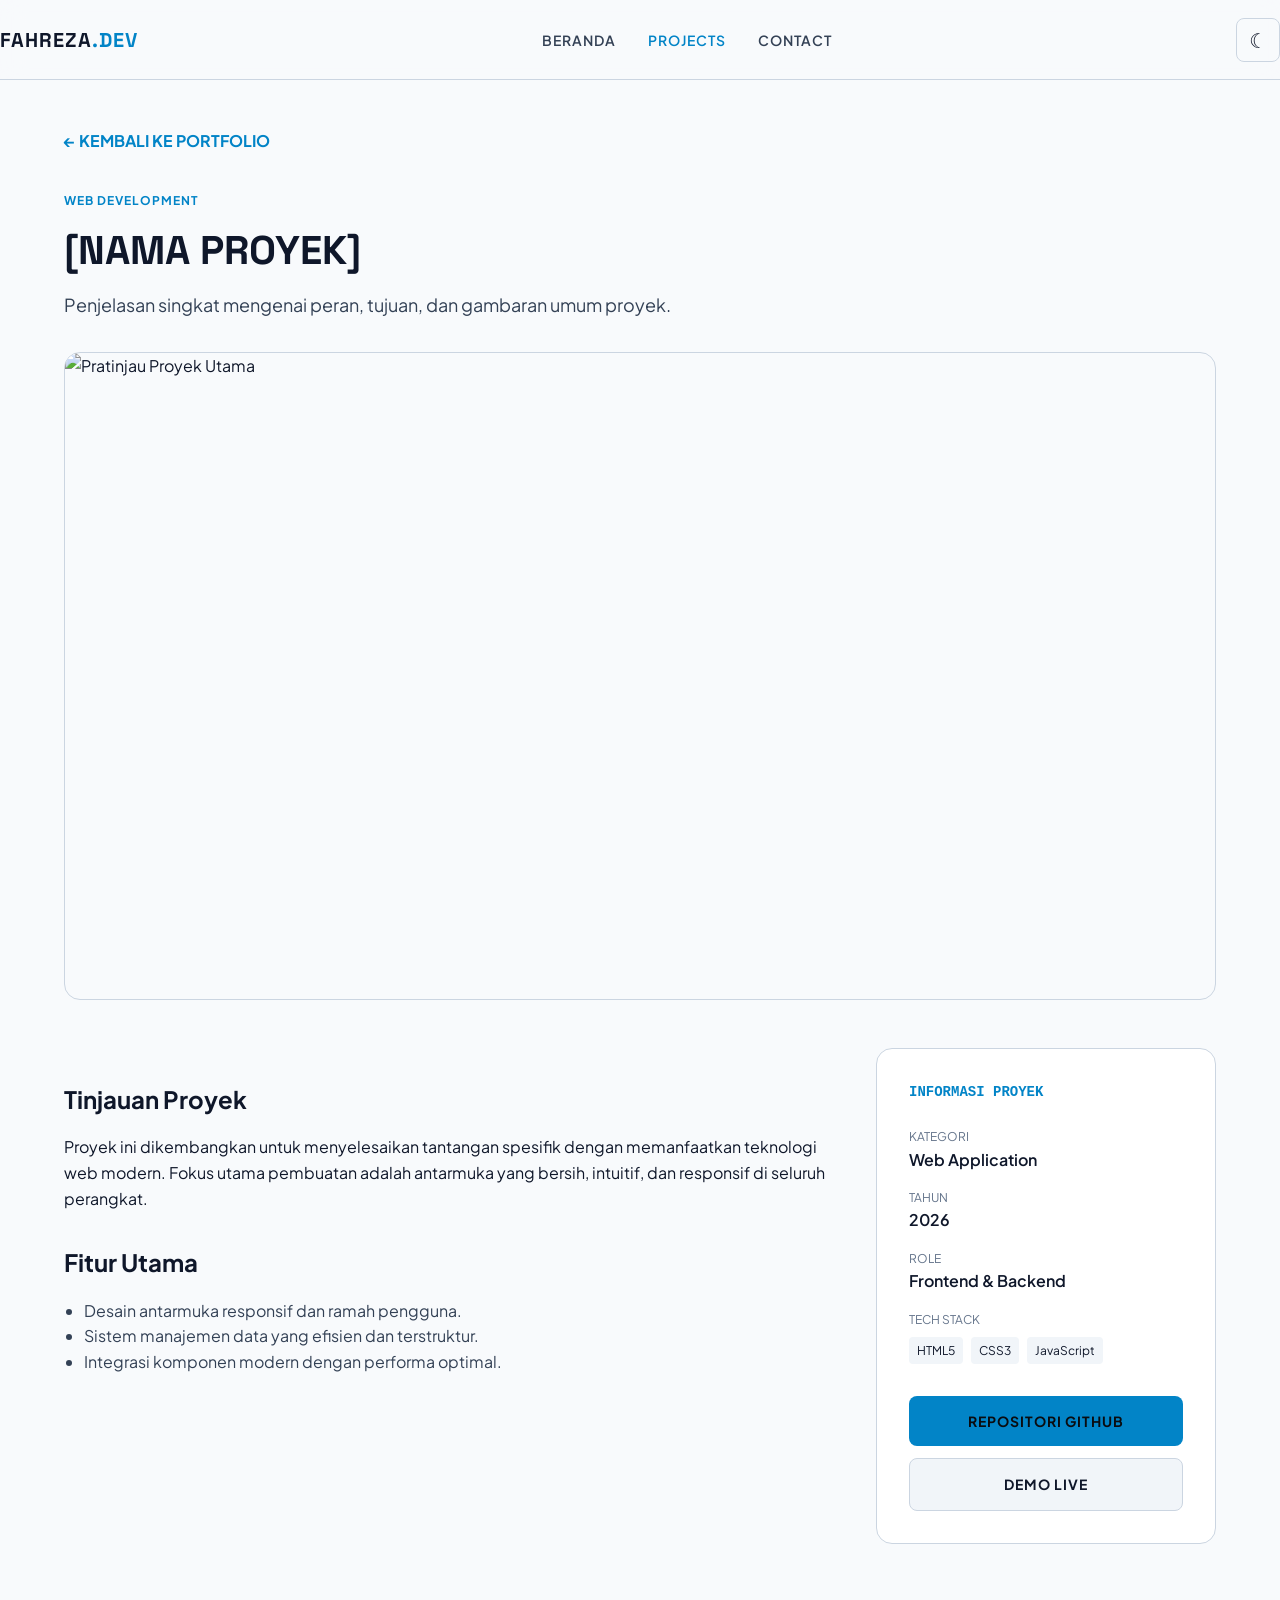
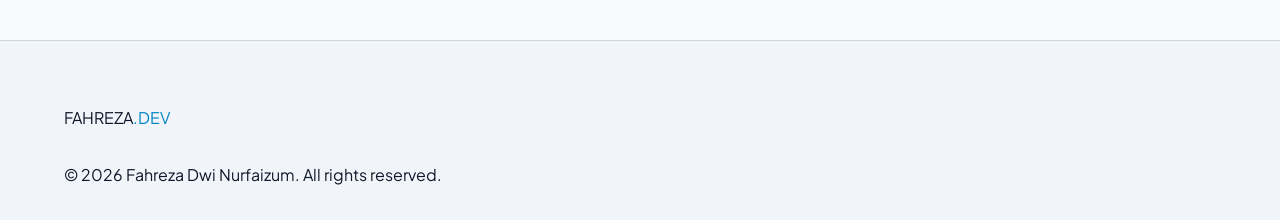
==== project-detail.html @ 4021b321 "Add files via upload" ====
<!DOCTYPE html>
<html lang="id" data-theme="dark">
<head>
  <meta charset="UTF-8">
  <meta name="viewport" content="width=device-width, initial-scale=1.0">
  <meta name="description" content="Detail Proyek — Fahreza Dwi Nurfaizum Portofolio">
  <meta name="author" content="Fahreza Dwi Nurfaizum">

  <title>Detail Proyek — Fahreza Dwi Nurfaizum</title>

  <!-- Google Fonts Preconnect Hook -->
  <link rel="preconnect" href="https://fonts.googleapis.com">
  <link rel="preconnect" href="https://fonts.gstatic.com" crossorigin>
  <link href="https://fonts.googleapis.com/css2?family=Plus+Jakarta+Sans:wght@400;500;600;700;800&family=Space+Grotesk:wght@500;700&display=swap" rel="stylesheet">

  <!-- External Stylesheet Hook -->
  <link rel="stylesheet" href="css/style.css">
</head>
<body>

  <!-- HEADER / NAVBAR -->
  <header class="header" id="header">
    <nav class="navbar nav-container" aria-label="Navigasi Utama">
      <a href="index.html#home" class="nav-logo" aria-label="Fahreza Dwi Nurfaizum Beranda">
        <span class="logo-text">FAHREZA</span><span class="logo-accent">.DEV</span>
      </a>

      <div class="nav-menu" id="nav-menu">
        <ul class="nav-list">
          <li class="nav-item"><a href="index.html#home" class="nav-link">BERANDA</a></li>
          <li class="nav-item"><a href="index.html#projects" class="nav-link active-link">PROJECTS</a></li>
          <li class="nav-item"><a href="index.html#contact" class="nav-link">CONTACT</a></li>
        </ul>
      </div>

      <div class="nav-actions">
        <button class="theme-toggle" id="theme-toggle" type="button" aria-label="Beralih Mode Gelap/Terang">
          <span class="theme-icon" aria-hidden="true">☼</span>
        </button>

        <button class="menu-toggle" id="menu-toggle" type="button" aria-label="Buka Menu Navigasi" aria-expanded="false" aria-controls="nav-menu">
          <span class="menu-bar"></span>
          <span class="menu-bar"></span>
        </button>
      </div>
    </nav>
  </header>

  <main id="main-content" class="project-detail-page">
    <section class="section project-detail-hero">
      <div class="container">
        
        <a href="index.html#projects" class="back-link">← KEMBALI KE PORTFOLIO</a>

        <header class="detail-header">
          <span class="project-category" id="detail-category">WEB DEVELOPMENT</span>
          <h1 class="detail-title" id="detail-title">[NAMA PROYEK]</h1>
          <p class="detail-subtitle" id="detail-subtitle">Penjelasan singkat mengenai peran, tujuan, dan gambaran umum proyek.</p>
        </header>

        <div class="detail-cover">
          <img src="assets/images/projects/project-1.jpg" alt="Pratinjau Proyek Utama" id="detail-image" class="detail-img">
        </div>

        <div class="detail-grid">
          
          <div class="detail-main-content">
            <h2 class="detail-heading">Tinjauan Proyek</h2>
            <p id="detail-overview">
              Proyek ini dikembangkan untuk menyelesaikan tantangan spesifik dengan memanfaatkan teknologi web modern. Fokus utama pembuatan adalah antarmuka yang bersih, intuitif, dan responsif di seluruh perangkat.
            </p>

            <h2 class="detail-heading">Fitur Utama</h2>
            <ul class="detail-features" id="detail-features">
              <li>Desain antarmuka responsif dan ramah pengguna.</li>
              <li>Sistem manajemen data yang efisien dan terstruktur.</li>
              <li>Integrasi komponen modern dengan performa optimal.</li>
            </ul>
          </div>

          <aside class="detail-sidebar">
            <div class="sidebar-box">
              <h3 class="sidebar-title">INFORMASI PROYEK</h3>
              
              <div class="meta-group">
                <span class="meta-label">KATEGORI</span>
                <span class="meta-val" id="meta-cat">Web Application</span>
              </div>

              <div class="meta-group">
                <span class="meta-label">TAHUN</span>
                <span class="meta-val" id="meta-year">2026</span>
              </div>

              <div class="meta-group">
                <span class="meta-label">ROLE</span>
                <span class="meta-val" id="meta-role">Frontend & Backend</span>
              </div>

              <div class="meta-group">
                <span class="meta-label">TECH STACK</span>
                <div class="tags-wrapper" id="detail-tags">
                  <span class="tag">HTML5</span>
                  <span class="tag">CSS3</span>
                  <span class="tag">JavaScript</span>
                </div>
              </div>

              <div class="sidebar-actions">
                <a href="[GITHUB_URL]" target="_blank" rel="noopener noreferrer" class="btn btn-primary btn-full" id="link-github">REPOSITORI GITHUB</a>
                <a href="[DEMO_URL]" target="_blank" rel="noopener noreferrer" class="btn btn-secondary btn-full" id="link-demo">DEMO LIVE</a>
              </div>
            </div>
          </aside>

        </div>

      </div>
    </section>
  </main>

  <footer class="footer">
    <div class="container footer-container">
      <div class="footer-brand">
        <a href="index.html#home" class="footer-logo">FAHREZA<span class="logo-accent">.DEV</span></a>
      </div>
      <p class="copyright">&copy; 2026 Fahreza Dwi Nurfaizum. All rights reserved.</p>
    </div>
  </footer>

  <script src="js/script.js"></script>
</body>
</html>
---- css/style.css ----
/* ==========================================================================
   01. DESIGN SYSTEM & CUSTOM PROPERTIES
   ========================================================================== */
:root {
  /* Color Palette - Dark Theme (Default) */
  --bg-primary: #0a0c10;
  --bg-secondary: #12161f;
  --bg-tertiary: #1a202c;
  --text-primary: #f8fafc;
  --text-secondary: #94a3b8;
  --text-muted: #64748b;
  --accent-color: #38bdf8;
  --accent-hover: #0284c7;
  --border-color: #1e293b;
  --card-bg: #111827;
  --shadow-color: rgba(0, 0, 0, 0.5);

  /* Typography */
  --font-body: 'Plus Jakarta Sans', system-ui, -apple-system, sans-serif;
  --font-heading: 'Space Grotesk', system-ui, -apple-system, sans-serif;

  /* Spacing & Layout */
  --container-max: 1200px;
  --header-height: 80px;
  --radius-sm: 4px;
  --radius-md: 8px;
  --radius-lg: 16px;
  --transition: all 0.3s cubic-bezier(0.16, 1, 0.3, 1);
}

[data-theme="light"] {
  --bg-primary: #f8fafc;
  --bg-secondary: #f1f5f9;
  --bg-tertiary: #e2e8f0;
  --text-primary: #0f172a;
  --text-secondary: #334155;
  --text-muted: #64748b;
  --accent-color: #0284c7;
  --accent-hover: #0369a1;
  --border-color: #cbd5e1;
  --card-bg: #ffffff;
  --shadow-color: rgba(0, 0, 0, 0.08);
}

/* Base Reset */
*, *::before, *::after {
  box-sizing: border-box;
  margin: 0;
  padding: 0;
}

html {
  scroll-behavior: smooth;
  font-size: 16px;
}

body {
  background-color: var(--bg-primary);
  color: var(--text-primary);
  font-family: var(--font-body);
  line-height: 1.6;
  overflow-x: hidden;
  -webkit-font-smoothing: antialiased;
}

img {
  max-width: 100%;
  height: auto;
  display: block;
}

a {
  color: inherit;
  text-decoration: none;
}

ul {
  list-style: none;
}

button, input, textarea {
  font: inherit;
  color: inherit;
  background: none;
  border: none;
}

button {
  cursor: pointer;
}

/* Focus Visible Accessibility */
:focus-visible {
  outline: 2px solid var(--accent-color);
  outline-offset: 4px;
}

/* Container */
.container {
  width: 100%;
  max-width: var(--container-max);
  margin: 0 auto;
  padding: 0 1.5rem;
}

.section {
  padding: 6rem 0;
}

/* ==========================================================================
   02. NAVBAR / HEADER
   ========================================================================== */
.header {
  position: fixed;
  top: 0;
  left: 0;
  width: 100%;
  height: var(--header-height);
  background-color: rgba(10, 12, 16, 0.85);
  backdrop-filter: blur(12px);
  z-index: 1000;
  border-bottom: 1px solid var(--border-color);
  transition: var(--transition);
}

[data-theme="light"] .header {
  background-color: rgba(248, 250, 252, 0.85);
}

.navbar {
  display: flex;
  justify-content: space-between;
  align-items: center;
  height: 100%;
}

.nav-logo {
  font-family: var(--font-heading);
  font-weight: 700;
  font-size: 1.25rem;
  letter-spacing: 1px;
}

.logo-accent {
  color: var(--accent-color);
}

.nav-list {
  display: flex;
  gap: 2rem;
}

.nav-link {
  font-size: 0.875rem;
  font-weight: 600;
  letter-spacing: 1px;
  color: var(--text-secondary);
  transition: var(--transition);
}

.nav-link:hover,
.nav-link.active-link {
  color: var(--accent-color);
}

.nav-actions {
  display: flex;
  align-items: center;
  gap: 1rem;
}

.theme-toggle {
  width: 44px;
  height: 44px;
  border-radius: var(--radius-md);
  border: 1px solid var(--border-color);
  display: flex;
  align-items: center;
  justify-content: center;
  font-size: 1.25rem;
  color: var(--text-primary);
  transition: var(--transition);
}

.theme-toggle:hover {
  border-color: var(--accent-color);
}

.menu-toggle {
  display: none;
  flex-direction: column;
  justify-content: space-around;
  width: 44px;
  height: 44px;
  padding: 10px;
  border-radius: var(--radius-md);
  border: 1px solid var(--border-color);
}

.menu-bar {
  width: 100%;
  height: 2px;
  background-color: var(--text-primary);
  transition: var(--transition);
}

/* ==========================================================================
   03. HERO SECTION
   ========================================================================== */
.hero-container {
  display: grid;
  grid-template-columns: 1.2fr 0.8fr;
  gap: 4rem;
  align-items: center;
  padding-top: calc(var(--header-height) + 2rem);
  min-height: calc(100vh - var(--header-height));
}

.hero-badge {
  display: inline-flex;
  align-items: center;
  gap: 0.5rem;
  padding: 0.375rem 0.75rem;
  background-color: var(--bg-secondary);
  border: 1px solid var(--border-color);
  border-radius: 50px;
  font-size: 0.75rem;
  font-weight: 600;
  margin-bottom: 1.5rem;
}

.status-indicator {
  width: 8px;
  height: 8px;
  background-color: #22c55e;
  border-radius: 50%;
  box-shadow: 0 0 8px #22c55e;
}

.hero-greeting {
  font-size: 1rem;
  font-weight: 700;
  color: var(--accent-color);
  letter-spacing: 2px;
  margin-bottom: 0.5rem;
}

.hero-title {
  font-family: var(--font-heading);
  font-size: 3.5rem;
  font-weight: 800;
  line-height: 1.1;
  margin-bottom: 1rem;
}

.title-line {
  display: block;
}

.title-accent {
  color: var(--accent-color);
}

.hero-role {
  font-family: monospace;
  font-size: 1.25rem;
  color: var(--text-secondary);
  margin-bottom: 1.5rem;
}

.hero-description {
  color: var(--text-secondary);
  font-size: 1.125rem;
  max-width: 600px;
  margin-bottom: 2rem;
}

.hero-actions {
  display: flex;
  flex-wrap: wrap;
  gap: 1rem;
  margin-bottom: 2.5rem;
}

/* Buttons */
.btn {
  display: inline-flex;
  align-items: center;
  justify-content: center;
  padding: 0.875rem 1.75rem;
  font-size: 0.875rem;
  font-weight: 700;
  letter-spacing: 1px;
  border-radius: var(--radius-md);
  transition: var(--transition);
  min-height: 48px;
}

.btn-primary {
  background-color: var(--accent-color);
  color: #0a0c10;
}

.btn-primary:hover {
  background-color: var(--accent-hover);
  color: #ffffff;
}

.btn-secondary {
  background-color: var(--bg-secondary);
  color: var(--text-primary);
  border: 1px solid var(--border-color);
}

.btn-secondary:hover {
  border-color: var(--accent-color);
  color: var(--accent-color);
}

.btn-outline {
  border: 1px solid var(--accent-color);
  color: var(--accent-color);
}

.btn-outline:hover {
  background-color: var(--accent-color);
  color: #0a0c10;
}

.btn-small {
  padding: 0.5rem 1rem;
  font-size: 0.75rem;
  min-height: 38px;
}

.btn-full {
  width: 100%;
}

.hero-socials {
  display: flex;
  align-items: center;
  gap: 1rem;
  font-size: 0.875rem;
}

.socials-label {
  color: var(--text-muted);
  font-weight: 700;
}

.social-links {
  display: flex;
  gap: 1rem;
}

.social-links a {
  color: var(--text-secondary);
  font-weight: 600;
  transition: var(--transition);
}

.social-links a:hover {
  color: var(--accent-color);
}

/* Profile Frame */
.profile-frame {
  position: relative;
  background-color: var(--card-bg);
  border: 1px solid var(--border-color);
  padding: 1.5rem;
  border-radius: var(--radius-lg);
}

.frame-corner {
  position: absolute;
  color: var(--accent-color);
  font-family: monospace;
  font-size: 1.25rem;
}

.corner-tl { top: 8px; left: 12px; }
.corner-tr { top: 8px; right: 12px; }
.corner-bl { bottom: 8px; left: 12px; }
.corner-br { bottom: 8px; right: 12px; }

.profile-image-container {
  width: 100%;
  aspect-ratio: 4/5;
  overflow: hidden;
  border-radius: var(--radius-md);
  background-color: var(--bg-secondary);
}

.profile-img {
  width: 100%;
  height: 100%;
  object-fit: cover;
  filter: grayscale(20%);
  transition: var(--transition);
}

.profile-frame:hover .profile-img {
  filter: grayscale(0%);
}

.frame-meta {
  display: flex;
  justify-content: space-between;
  margin-top: 1rem;
  font-family: monospace;
  font-size: 0.75rem;
  color: var(--text-muted);
}

/* ==========================================================================
   04. SECTION HEADERS & COMMON STYLES
   ========================================================================== */
.section-header {
  display: flex;
  align-items: center;
  gap: 1rem;
  margin-bottom: 3rem;
}

.section-number {
  font-family: var(--font-heading);
  font-size: 1.25rem;
  font-weight: 700;
  color: var(--accent-color);
}

.section-title {
  font-family: var(--font-heading);
  font-size: 2rem;
  font-weight: 700;
  letter-spacing: 1px;
}

.section-description {
  color: var(--text-secondary);
  max-width: 600px;
  margin-bottom: 2rem;
}

/* ==========================================================================
   05. ABOUT SECTION
   ========================================================================== */
.about-content {
  display: grid;
  grid-template-columns: 1fr 1fr;
  gap: 4rem;
}

.about-heading {
  font-size: 1.5rem;
  font-weight: 700;
  line-height: 1.4;
  margin-bottom: 1.5rem;
}

.about-bio p {
  color: var(--text-secondary);
  margin-bottom: 1rem;
}

.about-highlights {
  display: flex;
  flex-direction: column;
  gap: 1.5rem;
}

.highlight-item {
  background-color: var(--card-bg);
  border: 1px solid var(--border-color);
  padding: 1.5rem;
  border-radius: var(--radius-md);

}

.highlight-number {
  font-family: var(--font-heading);
  color: var(--accent-color);
  font-weight: 700;
  display: block;
  margin-bottom: 0.5rem;
}

.highlight-title {
  font-size: 1.125rem;
  margin-bottom: 0.5rem;
}

.highlight-desc {
  color: var(--text-secondary);
  font-size: 0.875rem;
}

/* ==========================================================================
   06. SKILLS SECTION
   ========================================================================== */
.skills-wrapper {
  display: grid;
  grid-template-columns: repeat(auto-fit, minmax(300px, 1fr));
  gap: 2rem;
}

.skill-category {
  background-color: var(--card-bg);
  border: 1px solid var(--border-color);
  padding: 2rem;
  border-radius: var(--radius-lg);
}

.category-title {
  font-family: monospace;
  font-size: 0.875rem;
  color: var(--accent-color);
  margin-bottom: 1.5rem;
}

.skill-list {
  display: flex;
  flex-direction: column;
  gap: 1rem;
}

.skill-item {
  display: flex;
  align-items: center;
  justify-content: space-between;
  padding: 0.75rem 0;
  border-bottom: 1px solid var(--border-color);
}

.skill-item:last-child {
  border-bottom: none;
}

.skill-number {
  font-family: monospace;
  color: var(--text-muted);
  font-size: 0.75rem;
}

.skill-name {
  font-weight: 600;
}

.skill-cat {
  font-size: 0.75rem;
  padding: 0.25rem 0.5rem;
  background-color: var(--bg-secondary);
  border-radius: var(--radius-sm);
  color: var(--text-secondary);
}

/* ==========================================================================
   07. PROJECTS SECTION
   ========================================================================== */
.project-filters {
  display: flex;
  gap: 1rem;
  margin-bottom: 2.5rem;
}

.filter-btn {
  padding: 0.5rem 1.25rem;
  border-radius: var(--radius-md);
  border: 1px solid var(--border-color);
  font-size: 0.875rem;
  font-weight: 700;
  color: var(--text-secondary);
  transition: var(--transition);
}

.filter-btn.active,
.filter-btn:hover {
  background-color: var(--accent-color);
  color: #0a0c10;
  border-color: var(--accent-color);
}

.project-grid {
  display: grid;
  grid-template-columns: repeat(auto-fill, minmax(340px, 1fr));
  gap: 2rem;
}

.project-card {
  background-color: var(--card-bg);
  border: 1px solid var(--border-color);
  border-radius: var(--radius-lg);
  overflow: hidden;
  transition: var(--transition);
}

.project-card:hover {
  transform: translateY(-4px);
  border-color: var(--accent-color);
}

.project-image-wrapper {
  position: relative;
  aspect-ratio: 16/9;
  background-color: var(--bg-secondary);
  overflow: hidden;
}

.project-image {
  width: 100%;
  height: 100%;
  object-fit: cover;
}

.project-number {
  position: absolute;
  top: 1rem;
  right: 1rem;
  background-color: rgba(10, 12, 16, 0.8);
  padding: 0.25rem 0.5rem;
  border-radius: var(--radius-sm);
  font-family: monospace;
  font-size: 0.75rem;
}

.project-content {
  padding: 1.5rem;
}

.project-category {
  font-size: 0.75rem;
  font-weight: 700;
  color: var(--accent-color);
  letter-spacing: 1px;
}

.project-title {
  font-size: 1.25rem;
  margin: 0.5rem 0;
}

.project-description {
  color: var(--text-secondary);
  font-size: 0.875rem;
  margin-bottom: 1rem;
}

.project-tags {
  display: flex;
  flex-wrap: wrap;
  gap: 0.5rem;
  margin-bottom: 1.5rem;
}

.project-tags li {
  font-size: 0.75rem;
  padding: 0.25rem 0.5rem;
  background-color: var(--bg-secondary);
  border-radius: var(--radius-sm);
  color: var(--text-muted);
}

.project-links {
  display: flex;
  gap: 0.5rem;
}

/* ==========================================================================
   08. EXPERIENCE & EDUCATION TIMELINE
   ========================================================================== */
.timeline, .education-list {
  display: flex;
  flex-direction: column;
  gap: 1.5rem;
}

.timeline-item, .education-item {
  background-color: var(--card-bg);
  border: 1px solid var(--border-color);
  padding: 2rem;
  border-radius: var(--radius-lg);
  display: grid;
  grid-template-columns: 200px 1fr;
  gap: 2rem;
}

.timeline-year, .education-year {
  font-family: monospace;
  color: var(--accent-color);
  font-weight: 700;
}

.timeline-entity, .education-status {
  display: block;
  font-size: 0.875rem;
  color: var(--text-muted);
}

.timeline-role, .institution-name {
  font-size: 1.25rem;
  margin-bottom: 0.5rem;
}

.education-major {
  font-weight: 600;
  color: var(--accent-color);
  margin-bottom: 0.5rem;
}

.timeline-description, .education-description {
  color: var(--text-secondary);
  font-size: 0.9375rem;
}

/* ==========================================================================
   09. CERTIFICATES SECTION
   ========================================================================== */
.certificate-grid {
  display: grid;
  grid-template-columns: repeat(auto-fill, minmax(300px, 1fr));
  gap: 2rem;
}

.certificate-card {
  background-color: var(--card-bg);
  border: 1px solid var(--border-color);
  border-radius: var(--radius-lg);
  overflow: hidden;
}

.certificate-image-wrapper {
  aspect-ratio: 4/3;
  background-color: var(--bg-secondary);
}

.certificate-image {
  width: 100%;
  height: 100%;
  object-fit: cover;
}

.certificate-content {
  padding: 1.5rem;
}

.certificate-year {
  font-family: monospace;
  font-size: 0.75rem;
  color: var(--accent-color);
}

.certificate-title {
  font-size: 1.125rem;
  margin: 0.5rem 0;
}

.certificate-issuer {
  font-size: 0.875rem;
  color: var(--text-muted);
  margin-bottom: 1rem;
}

.btn-link {
  font-size: 0.875rem;
  font-weight: 700;
  color: var(--accent-color);
}

/* ==========================================================================
   10. CONTACT SECTION
   ========================================================================== */
.contact-wrapper {
  display: grid;
  grid-template-columns: 1fr 1fr;
  gap: 4rem;
}

.contact-headline {
  font-family: var(--font-heading);
  font-size: 2.5rem;
  line-height: 1.1;
  margin: 1rem 0;
}

.headline-accent {
  color: var(--accent-color);
}

.contact-subtext {
  color: var(--text-secondary);
  margin-bottom: 2rem;
}

.contact-details {
  display: flex;
  flex-direction: column;
  gap: 1rem;
  margin-bottom: 2rem;
}

.detail-label {
  display: block;
  font-family: monospace;
  font-size: 0.75rem;
  color: var(--text-muted);
}

.detail-value {
  font-weight: 600;
  color: var(--text-primary);
}

.contact-form-container {
  background-color: var(--card-bg);
  border: 1px solid var(--border-color);
  padding: 2.5rem;
  border-radius: var(--radius-lg);
}

.form-group {
  margin-bottom: 1.5rem;
}

.form-label {
  display: block;
  font-size: 0.75rem;
  font-weight: 700;
  letter-spacing: 1px;
  margin-bottom: 0.5rem;
  color: var(--text-secondary);
}

.form-input {
  width: 100%;
  padding: 0.875rem 1rem;
  background-color: var(--bg-secondary);
  border: 1px solid var(--border-color);
  border-radius: var(--radius-md);
  color: var(--text-primary);
  transition: var(--transition);
}

.form-input:focus {
  border-color: var(--accent-color);
  outline: none;
}

.form-status {
  margin-top: 1rem;
  font-size: 0.875rem;
  text-align: center;
}

/* ==========================================================================
   11. FOOTER
   ========================================================================== */
.footer {
  border-top: 1px solid var(--border-color);
  padding: 4rem 0 2rem;
  background-color: var(--bg-secondary);
}

.footer-container {
  display: flex;
  flex-direction: column;
  gap: 2rem;
}

.footer-bottom {
  display: flex;
  justify-content: space-between;
  align-items: center;
  padding-top: 2rem;
  border-top: 1px solid var(--border-color);
  font-size: 0.875rem;
  color: var(--text-muted);
}

/* ==========================================================================
   12. PROJECT DETAIL PAGE SPECIFICS
   ========================================================================== */
.project-detail-hero {
  padding-top: calc(var(--header-height) + 3rem);
}

.back-link {
  display: inline-block;
  font-weight: 700;
  color: var(--accent-color);
  margin-bottom: 2rem;
}

.detail-header {
  margin-bottom: 2rem;
}

.detail-title {
  font-family: var(--font-heading);
  font-size: 2.5rem;
  margin: 0.5rem 0;
}

.detail-subtitle {
  color: var(--text-secondary);
  font-size: 1.125rem;
}

.detail-cover {
  aspect-ratio: 16/9;
  border-radius: var(--radius-lg);
  overflow: hidden;
  margin-bottom: 3rem;
  border: 1px solid var(--border-color);
}

.detail-img {
  width: 100%;
  height: 100%;
  object-fit: cover;
}

.detail-grid {
  display: grid;
  grid-template-columns: 1fr 340px;
  gap: 3rem;
}

.detail-heading {
  font-size: 1.5rem;
  margin: 2rem 0 1rem;
}

.detail-features {
  list-style: disc;
  padding-left: 1.25rem;
  color: var(--text-secondary);
}

.sidebar-box {
  background-color: var(--card-bg);
  border: 1px solid var(--border-color);
  padding: 2rem;
  border-radius: var(--radius-lg);
}

.sidebar-title {
  font-family: monospace;
  font-size: 0.875rem;
  color: var(--accent-color);
  margin-bottom: 1.5rem;
}

.meta-group {
  margin-bottom: 1rem;
}

.meta-label {
  display: block;
  font-size: 0.75rem;
  color: var(--text-muted);
}

.meta-val {
  font-weight: 600;
}

.tags-wrapper {
  display: flex;
  flex-wrap: wrap;
  gap: 0.5rem;
  margin-top: 0.5rem;
}

.tag {
  font-size: 0.75rem;
  padding: 0.25rem 0.5rem;
  background-color: var(--bg-secondary);
  border-radius: var(--radius-sm);
}

.sidebar-actions {
  display: flex;
  flex-direction: column;
  gap: 0.75rem;
  margin-top: 2rem;
}

/* ==========================================================================
   13. ANIMATION & REVEAL STATES
   ========================================================================== */
[data-reveal] {
  opacity: 0;
  transform: translateY(20px);
  transition: opacity 0.8s ease, transform 0.8s ease;
}

[data-reveal].revealed {
  opacity: 1;
  transform: translateY(0);
}

/* Reduced Motion */
@media (prefers-reduced-motion: reduce) {
  html {
    scroll-behavior: auto;
  }
  [data-reveal] {
    opacity: 1;
    transform: none;
    transition: none;
  }
  .project-card, .btn {
    transition: none;
  }
}

/* ==========================================================================
   14. RESPONSIVE BREAKPOINTS (320px to 1920px)
   ========================================================================== */
@media (max-width: 1024px) {
  .hero-container {
    grid-template-columns: 1fr;
    gap: 3rem;
  }
  .about-content, .contact-wrapper, .detail-grid {
    grid-template-columns: 1fr;
  }
}

@media (max-width: 768px) {
  .menu-toggle {
    display: flex;
  }

  .nav-menu {
    position: fixed;
    top: var(--header-height);
    right: -100%;
    width: 80%;
    max-width: 300px;
    height: calc(100vh - var(--header-height));
    background-color: var(--bg-secondary);
    border-left: 1px solid var(--border-color);
    padding: 2rem;
    transition: var(--transition);
  }

  .nav-menu.active {
    right: 0;
  }

  .nav-list {
    flex-direction: column;
    gap: 1.5rem;
  }

  .hero-title {
    font-size: 2.5rem;
  }

  .timeline-item, .education-item {
    grid-template-columns: 1fr;
    gap: 0.5rem;
  }

  .footer-bottom {
    flex-direction: column;
    gap: 1rem;
    text-align: center;
  }
}

@media (max-width: 425px) {
  .section {
    padding: 4rem 0;
  }

  .hero-title {
    font-size: 2rem;
  }

  .hero-actions {
    flex-direction: column;
  }

  .btn {
    width: 100%;
  }

  .project-grid {
    grid-template-columns: 1fr;
  }
}
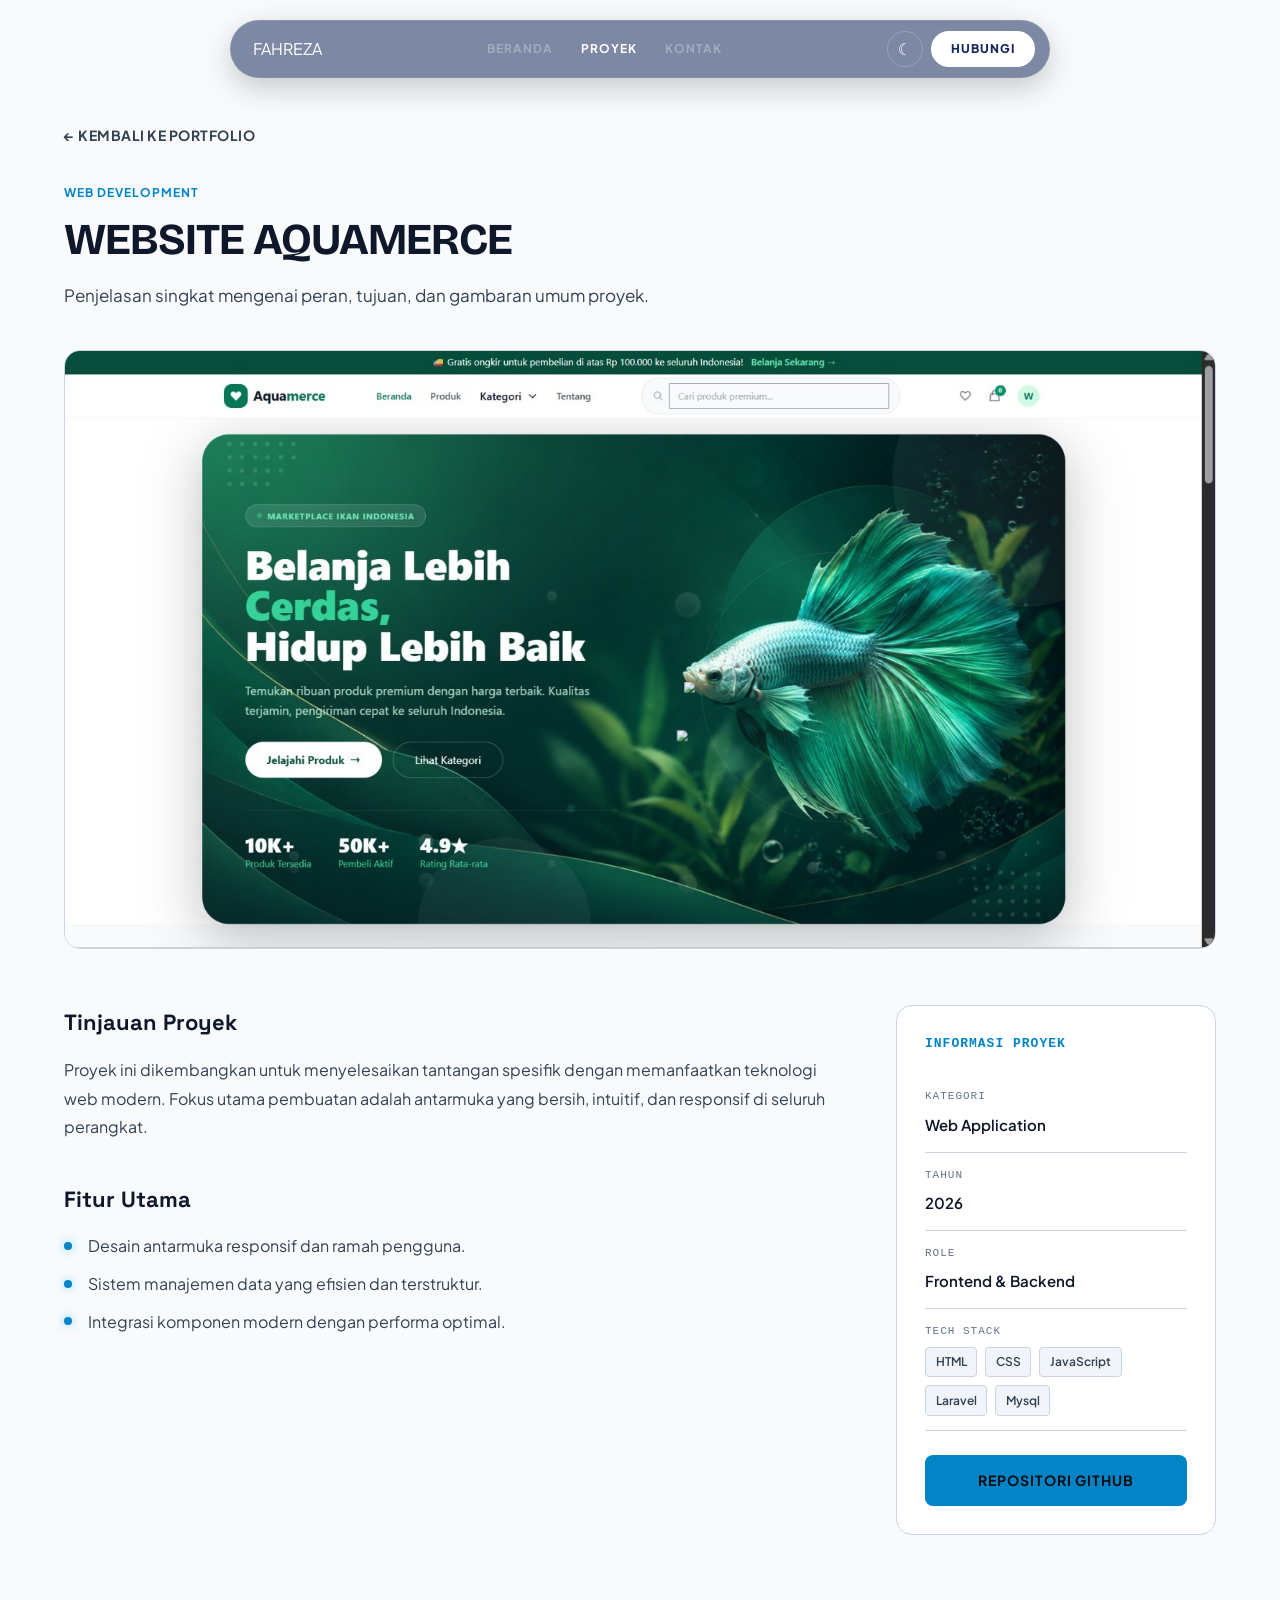
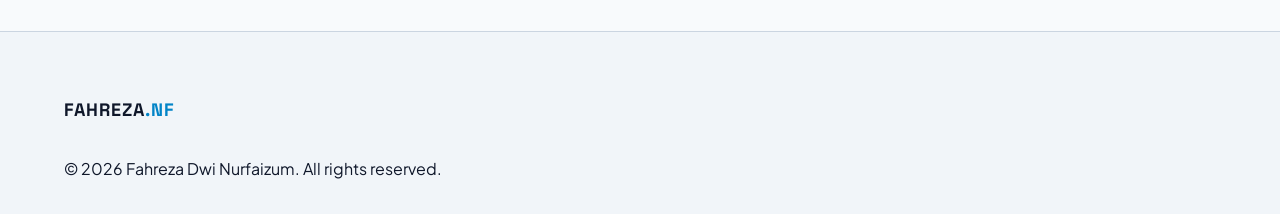
==== commit be934b5a: "update project" ====
--- a/project-detail.html
+++ b/project-detail.html
@@ -1,133 +1,135 @@
-<!DOCTYPE html>
-<html lang="id" data-theme="dark">
-<head>
-  <meta charset="UTF-8">
-  <meta name="viewport" content="width=device-width, initial-scale=1.0">
-  <meta name="description" content="Detail Proyek — Fahreza Dwi Nurfaizum Portofolio">
-  <meta name="author" content="Fahreza Dwi Nurfaizum">
-
-  <title>Detail Proyek — Fahreza Dwi Nurfaizum</title>
-
-  <!-- Google Fonts Preconnect Hook -->
-  <link rel="preconnect" href="https://fonts.googleapis.com">
-  <link rel="preconnect" href="https://fonts.gstatic.com" crossorigin>
-  <link href="https://fonts.googleapis.com/css2?family=Plus+Jakarta+Sans:wght@400;500;600;700;800&family=Space+Grotesk:wght@500;700&display=swap" rel="stylesheet">
-
-  <!-- External Stylesheet Hook -->
-  <link rel="stylesheet" href="css/style.css">
-</head>
-<body>
-
-  <!-- HEADER / NAVBAR -->
-  <header class="header" id="header">
-    <nav class="navbar nav-container" aria-label="Navigasi Utama">
-      <a href="index.html#home" class="nav-logo" aria-label="Fahreza Dwi Nurfaizum Beranda">
-        <span class="logo-text">FAHREZA</span><span class="logo-accent">.DEV</span>
-      </a>
-
-      <div class="nav-menu" id="nav-menu">
-        <ul class="nav-list">
-          <li class="nav-item"><a href="index.html#home" class="nav-link">BERANDA</a></li>
-          <li class="nav-item"><a href="index.html#projects" class="nav-link active-link">PROJECTS</a></li>
-          <li class="nav-item"><a href="index.html#contact" class="nav-link">CONTACT</a></li>
-        </ul>
-      </div>
-
-      <div class="nav-actions">
-        <button class="theme-toggle" id="theme-toggle" type="button" aria-label="Beralih Mode Gelap/Terang">
-          <span class="theme-icon" aria-hidden="true">☼</span>
-        </button>
-
-        <button class="menu-toggle" id="menu-toggle" type="button" aria-label="Buka Menu Navigasi" aria-expanded="false" aria-controls="nav-menu">
-          <span class="menu-bar"></span>
-          <span class="menu-bar"></span>
-        </button>
-      </div>
-    </nav>
-  </header>
-
-  <main id="main-content" class="project-detail-page">
-    <section class="section project-detail-hero">
-      <div class="container">
-        
-        <a href="index.html#projects" class="back-link">← KEMBALI KE PORTFOLIO</a>
-
-        <header class="detail-header">
-          <span class="project-category" id="detail-category">WEB DEVELOPMENT</span>
-          <h1 class="detail-title" id="detail-title">[NAMA PROYEK]</h1>
-          <p class="detail-subtitle" id="detail-subtitle">Penjelasan singkat mengenai peran, tujuan, dan gambaran umum proyek.</p>
-        </header>
-
-        <div class="detail-cover">
-          <img src="assets/images/projects/project-1.jpg" alt="Pratinjau Proyek Utama" id="detail-image" class="detail-img">
-        </div>
-
-        <div class="detail-grid">
-          
-          <div class="detail-main-content">
-            <h2 class="detail-heading">Tinjauan Proyek</h2>
-            <p id="detail-overview">
-              Proyek ini dikembangkan untuk menyelesaikan tantangan spesifik dengan memanfaatkan teknologi web modern. Fokus utama pembuatan adalah antarmuka yang bersih, intuitif, dan responsif di seluruh perangkat.
-            </p>
-
-            <h2 class="detail-heading">Fitur Utama</h2>
-            <ul class="detail-features" id="detail-features">
-              <li>Desain antarmuka responsif dan ramah pengguna.</li>
-              <li>Sistem manajemen data yang efisien dan terstruktur.</li>
-              <li>Integrasi komponen modern dengan performa optimal.</li>
-            </ul>
-          </div>
-
-          <aside class="detail-sidebar">
-            <div class="sidebar-box">
-              <h3 class="sidebar-title">INFORMASI PROYEK</h3>
-              
-              <div class="meta-group">
-                <span class="meta-label">KATEGORI</span>
-                <span class="meta-val" id="meta-cat">Web Application</span>
-              </div>
-
-              <div class="meta-group">
-                <span class="meta-label">TAHUN</span>
-                <span class="meta-val" id="meta-year">2026</span>
-              </div>
-
-              <div class="meta-group">
-                <span class="meta-label">ROLE</span>
-                <span class="meta-val" id="meta-role">Frontend & Backend</span>
-              </div>
-
-              <div class="meta-group">
-                <span class="meta-label">TECH STACK</span>
-                <div class="tags-wrapper" id="detail-tags">
-                  <span class="tag">HTML5</span>
-                  <span class="tag">CSS3</span>
-                  <span class="tag">JavaScript</span>
-                </div>
-              </div>
-
-              <div class="sidebar-actions">
-                <a href="[GITHUB_URL]" target="_blank" rel="noopener noreferrer" class="btn btn-primary btn-full" id="link-github">REPOSITORI GITHUB</a>
-                <a href="[DEMO_URL]" target="_blank" rel="noopener noreferrer" class="btn btn-secondary btn-full" id="link-demo">DEMO LIVE</a>
-              </div>
-            </div>
-          </aside>
-
-        </div>
-
-      </div>
-    </section>
-  </main>
-
-  <footer class="footer">
-    <div class="container footer-container">
-      <div class="footer-brand">
-        <a href="index.html#home" class="footer-logo">FAHREZA<span class="logo-accent">.DEV</span></a>
-      </div>
-      <p class="copyright">&copy; 2026 Fahreza Dwi Nurfaizum. All rights reserved.</p>
-    </div>
-  </footer>
-
-  <script src="js/script.js"></script>
-</body>
+<!DOCTYPE html>
+<html lang="id" data-theme="dark">
+<head>
+  <meta charset="UTF-8">
+  <meta name="viewport" content="width=device-width, initial-scale=1.0">
+  <meta name="description" content="Detail Proyek — Fahreza Dwi Nurfaizum Portofolio">
+  <meta name="author" content="Fahreza Dwi Nurfaizum">
+
+  <title>Detail Proyek — Fahreza Dwi Nurfaizum</title>
+
+  <!-- Google Fonts Preconnect Hook -->
+  <link rel="preconnect" href="https://fonts.googleapis.com">
+  <link rel="preconnect" href="https://fonts.gstatic.com" crossorigin>
+  <link href="https://fonts.googleapis.com/css2?family=Plus+Jakarta+Sans:wght@400;500;600;700;800&family=Space+Grotesk:wght@500;700&family=Bricolage+Grotesque:opsz,wght@12..96,600..800&family=Reenie+Beanie&display=swap" rel="stylesheet">
+
+  <!-- External Stylesheet Hook -->
+  <link rel="stylesheet" href="css/style.css">
+</head>
+<body>
+
+  <!-- CUSTOM CURSOR -->
+  <div class="cursor-dot" id="cursor-dot" aria-hidden="true"></div>
+  <div class="cursor-ring" id="cursor-ring" aria-hidden="true"></div>
+
+  <!-- HEADER / NAVBAR (disamakan dengan index.html) -->
+  <header class="header-floating" id="header">
+    <div class="nav-pill">
+      <div class="nav-left">
+        <button id="menu-toggle" class="btn-menu-toggle" aria-expanded="false" aria-label="Buka Menu">
+          ☰
+        </button>
+        <a href="index.html#home" class="nav-logo">FAHREZA</a>
+      </div>
+
+      <ul class="nav-links" id="nav-menu">
+        <li><a href="index.html#home" class="nav-link">BERANDA</a></li>
+        <li><a href="index.html#projects" class="nav-link active-link">PROYEK</a></li>
+        <li><a href="index.html#contact" class="nav-link">KONTAK</a></li>
+      </ul>
+
+      <div class="nav-actions">
+        <button id="theme-toggle" class="btn-theme" aria-label="Ubah Tema">
+          <span class="theme-icon">☼</span>
+        </button>
+        <a href="index.html#contact" class="btn-pill-cta">HUBUNGI</a>
+      </div>
+    </div>
+  </header>
+
+  <main id="main-content" class="project-detail-page">
+    <section class="section project-detail-hero">
+      <div class="container">
+        
+        <a href="index.html#projects" class="back-link">← KEMBALI KE PORTFOLIO</a>
+
+        <header class="detail-header">
+          <span class="project-category" id="detail-category">WEB DEVELOPMENT</span>
+          <h1 class="detail-title" id="detail-title">WEBSITE AQUAMERCE</h1>
+          <p class="detail-subtitle" id="detail-subtitle">Penjelasan singkat mengenai peran, tujuan, dan gambaran umum proyek.</p>
+        </header>
+
+        <div class="detail-cover">
+          <img src="assets/images/projects/project-1.jpg" alt="Pratinjau Proyek Utama" id="detail-image" class="detail-img">
+        </div>
+
+        <div class="detail-grid">
+          
+          <div class="detail-main-content">
+            <h2 class="detail-heading">Tinjauan Proyek</h2>
+            <p id="detail-overview">
+              Proyek ini dikembangkan untuk menyelesaikan tantangan spesifik dengan memanfaatkan teknologi web modern. Fokus utama pembuatan adalah antarmuka yang bersih, intuitif, dan responsif di seluruh perangkat.
+            </p>
+
+            <h2 class="detail-heading">Fitur Utama</h2>
+            <ul class="detail-features" id="detail-features">
+              <li>Desain antarmuka responsif dan ramah pengguna.</li>
+              <li>Sistem manajemen data yang efisien dan terstruktur.</li>
+              <li>Integrasi komponen modern dengan performa optimal.</li>
+            </ul>
+          </div>
+
+          <aside class="detail-sidebar">
+            <div class="sidebar-box">
+              <h3 class="sidebar-title">INFORMASI PROYEK</h3>
+              
+              <div class="meta-group">
+                <span class="meta-label">KATEGORI</span>
+                <span class="meta-val" id="meta-cat">Web Application</span>
+              </div>
+
+              <div class="meta-group">
+                <span class="meta-label">TAHUN</span>
+                <span class="meta-val" id="meta-year">2026</span>
+              </div>
+
+              <div class="meta-group">
+                <span class="meta-label">ROLE</span>
+                <span class="meta-val" id="meta-role">Frontend & Backend</span>
+              </div>
+
+              <div class="meta-group">
+                <span class="meta-label">TECH STACK</span>
+                <div class="tags-wrapper" id="detail-tags">
+                  <span class="tag">HTML</span>
+                  <span class="tag">CSS</span>
+                  <span class="tag">JavaScript</span>
+                  <span class="tag">Laravel</span>
+                  <span class="tag">Mysql</span>
+                </div>
+              </div>
+
+              <div class="sidebar-actions">
+                <a href="https://github.com/fahrezadwi42-ops/Aquamerce.git" target="_blank" rel="noopener noreferrer" class="btn btn-primary btn-full" id="link-github">REPOSITORI GITHUB</a>
+              </div>
+            </div>
+          </aside>
+
+        </div>
+
+      </div>
+    </section>
+  </main>
+
+  <footer class="footer">
+    <div class="container footer-container">
+      <div class="footer-brand">
+        <a href="index.html#home" class="footer-logo">FAHREZA<span class="logo-accent">.NF</span></a>
+      </div>
+      <p class="copyright">&copy; 2026 Fahreza Dwi Nurfaizum. All rights reserved.</p>
+    </div>
+  </footer>
+
+  <script src="js/script.js"></script>
+</body>
 </html>
--- a/css/style.css
+++ b/css/style.css
@@ -1,1095 +1,2122 @@
-/* ==========================================================================
-   01. DESIGN SYSTEM & CUSTOM PROPERTIES
-   ========================================================================== */
-:root {
-  /* Color Palette - Dark Theme (Default) */
-  --bg-primary: #0a0c10;
-  --bg-secondary: #12161f;
-  --bg-tertiary: #1a202c;
-  --text-primary: #f8fafc;
-  --text-secondary: #94a3b8;
-  --text-muted: #64748b;
-  --accent-color: #38bdf8;
-  --accent-hover: #0284c7;
-  --border-color: #1e293b;
-  --card-bg: #111827;
-  --shadow-color: rgba(0, 0, 0, 0.5);
-
-  /* Typography */
-  --font-body: 'Plus Jakarta Sans', system-ui, -apple-system, sans-serif;
-  --font-heading: 'Space Grotesk', system-ui, -apple-system, sans-serif;
-
-  /* Spacing & Layout */
-  --container-max: 1200px;
-  --header-height: 80px;
-  --radius-sm: 4px;
-  --radius-md: 8px;
-  --radius-lg: 16px;
-  --transition: all 0.3s cubic-bezier(0.16, 1, 0.3, 1);
-}
-
-[data-theme="light"] {
-  --bg-primary: #f8fafc;
-  --bg-secondary: #f1f5f9;
-  --bg-tertiary: #e2e8f0;
-  --text-primary: #0f172a;
-  --text-secondary: #334155;
-  --text-muted: #64748b;
-  --accent-color: #0284c7;
-  --accent-hover: #0369a1;
-  --border-color: #cbd5e1;
-  --card-bg: #ffffff;
-  --shadow-color: rgba(0, 0, 0, 0.08);
-}
-
-/* Base Reset */
-*, *::before, *::after {
-  box-sizing: border-box;
-  margin: 0;
-  padding: 0;
-}
-
-html {
-  scroll-behavior: smooth;
-  font-size: 16px;
-}
-
-body {
-  background-color: var(--bg-primary);
-  color: var(--text-primary);
-  font-family: var(--font-body);
-  line-height: 1.6;
-  overflow-x: hidden;
-  -webkit-font-smoothing: antialiased;
-}
-
-img {
-  max-width: 100%;
-  height: auto;
-  display: block;
-}
-
-a {
-  color: inherit;
-  text-decoration: none;
-}
-
-ul {
-  list-style: none;
-}
-
-button, input, textarea {
-  font: inherit;
-  color: inherit;
-  background: none;
-  border: none;
-}
-
-button {
-  cursor: pointer;
-}
-
-/* Focus Visible Accessibility */
-:focus-visible {
-  outline: 2px solid var(--accent-color);
-  outline-offset: 4px;
-}
-
-/* Container */
-.container {
-  width: 100%;
-  max-width: var(--container-max);
-  margin: 0 auto;
-  padding: 0 1.5rem;
-}
-
-.section {
-  padding: 6rem 0;
-}
-
-/* ==========================================================================
-   02. NAVBAR / HEADER
-   ========================================================================== */
-.header {
-  position: fixed;
-  top: 0;
-  left: 0;
-  width: 100%;
-  height: var(--header-height);
-  background-color: rgba(10, 12, 16, 0.85);
-  backdrop-filter: blur(12px);
-  z-index: 1000;
-  border-bottom: 1px solid var(--border-color);
-  transition: var(--transition);
-}
-
-[data-theme="light"] .header {
-  background-color: rgba(248, 250, 252, 0.85);
-}
-
-.navbar {
-  display: flex;
-  justify-content: space-between;
-  align-items: center;
-  height: 100%;
-}
-
-.nav-logo {
-  font-family: var(--font-heading);
-  font-weight: 700;
-  font-size: 1.25rem;
-  letter-spacing: 1px;
-}
-
-.logo-accent {
-  color: var(--accent-color);
-}
-
-.nav-list {
-  display: flex;
-  gap: 2rem;
-}
-
-.nav-link {
-  font-size: 0.875rem;
-  font-weight: 600;
-  letter-spacing: 1px;
-  color: var(--text-secondary);
-  transition: var(--transition);
-}
-
-.nav-link:hover,
-.nav-link.active-link {
-  color: var(--accent-color);
-}
-
-.nav-actions {
-  display: flex;
-  align-items: center;
-  gap: 1rem;
-}
-
-.theme-toggle {
-  width: 44px;
-  height: 44px;
-  border-radius: var(--radius-md);
-  border: 1px solid var(--border-color);
-  display: flex;
-  align-items: center;
-  justify-content: center;
-  font-size: 1.25rem;
-  color: var(--text-primary);
-  transition: var(--transition);
-}
-
-.theme-toggle:hover {
-  border-color: var(--accent-color);
-}
-
-.menu-toggle {
-  display: none;
-  flex-direction: column;
-  justify-content: space-around;
-  width: 44px;
-  height: 44px;
-  padding: 10px;
-  border-radius: var(--radius-md);
-  border: 1px solid var(--border-color);
-}
-
-.menu-bar {
-  width: 100%;
-  height: 2px;
-  background-color: var(--text-primary);
-  transition: var(--transition);
-}
-
-/* ==========================================================================
-   03. HERO SECTION
-   ========================================================================== */
-.hero-container {
-  display: grid;
-  grid-template-columns: 1.2fr 0.8fr;
-  gap: 4rem;
-  align-items: center;
-  padding-top: calc(var(--header-height) + 2rem);
-  min-height: calc(100vh - var(--header-height));
-}
-
-.hero-badge {
-  display: inline-flex;
-  align-items: center;
-  gap: 0.5rem;
-  padding: 0.375rem 0.75rem;
-  background-color: var(--bg-secondary);
-  border: 1px solid var(--border-color);
-  border-radius: 50px;
-  font-size: 0.75rem;
-  font-weight: 600;
-  margin-bottom: 1.5rem;
-}
-
-.status-indicator {
-  width: 8px;
-  height: 8px;
-  background-color: #22c55e;
-  border-radius: 50%;
-  box-shadow: 0 0 8px #22c55e;
-}
-
-.hero-greeting {
-  font-size: 1rem;
-  font-weight: 700;
-  color: var(--accent-color);
-  letter-spacing: 2px;
-  margin-bottom: 0.5rem;
-}
-
-.hero-title {
-  font-family: var(--font-heading);
-  font-size: 3.5rem;
-  font-weight: 800;
-  line-height: 1.1;
-  margin-bottom: 1rem;
-}
-
-.title-line {
-  display: block;
-}
-
-.title-accent {
-  color: var(--accent-color);
-}
-
-.hero-role {
-  font-family: monospace;
-  font-size: 1.25rem;
-  color: var(--text-secondary);
-  margin-bottom: 1.5rem;
-}
-
-.hero-description {
-  color: var(--text-secondary);
-  font-size: 1.125rem;
-  max-width: 600px;
-  margin-bottom: 2rem;
-}
-
-.hero-actions {
-  display: flex;
-  flex-wrap: wrap;
-  gap: 1rem;
-  margin-bottom: 2.5rem;
-}
-
-/* Buttons */
-.btn {
-  display: inline-flex;
-  align-items: center;
-  justify-content: center;
-  padding: 0.875rem 1.75rem;
-  font-size: 0.875rem;
-  font-weight: 700;
-  letter-spacing: 1px;
-  border-radius: var(--radius-md);
-  transition: var(--transition);
-  min-height: 48px;
-}
-
-.btn-primary {
-  background-color: var(--accent-color);
-  color: #0a0c10;
-}
-
-.btn-primary:hover {
-  background-color: var(--accent-hover);
-  color: #ffffff;
-}
-
-.btn-secondary {
-  background-color: var(--bg-secondary);
-  color: var(--text-primary);
-  border: 1px solid var(--border-color);
-}
-
-.btn-secondary:hover {
-  border-color: var(--accent-color);
-  color: var(--accent-color);
-}
-
-.btn-outline {
-  border: 1px solid var(--accent-color);
-  color: var(--accent-color);
-}
-
-.btn-outline:hover {
-  background-color: var(--accent-color);
-  color: #0a0c10;
-}
-
-.btn-small {
-  padding: 0.5rem 1rem;
-  font-size: 0.75rem;
-  min-height: 38px;
-}
-
-.btn-full {
-  width: 100%;
-}
-
-.hero-socials {
-  display: flex;
-  align-items: center;
-  gap: 1rem;
-  font-size: 0.875rem;
-}
-
-.socials-label {
-  color: var(--text-muted);
-  font-weight: 700;
-}
-
-.social-links {
-  display: flex;
-  gap: 1rem;
-}
-
-.social-links a {
-  color: var(--text-secondary);
-  font-weight: 600;
-  transition: var(--transition);
-}
-
-.social-links a:hover {
-  color: var(--accent-color);
-}
-
-/* Profile Frame */
-.profile-frame {
-  position: relative;
-  background-color: var(--card-bg);
-  border: 1px solid var(--border-color);
-  padding: 1.5rem;
-  border-radius: var(--radius-lg);
-}
-
-.frame-corner {
-  position: absolute;
-  color: var(--accent-color);
-  font-family: monospace;
-  font-size: 1.25rem;
-}
-
-.corner-tl { top: 8px; left: 12px; }
-.corner-tr { top: 8px; right: 12px; }
-.corner-bl { bottom: 8px; left: 12px; }
-.corner-br { bottom: 8px; right: 12px; }
-
-.profile-image-container {
-  width: 100%;
-  aspect-ratio: 4/5;
-  overflow: hidden;
-  border-radius: var(--radius-md);
-  background-color: var(--bg-secondary);
-}
-
-.profile-img {
-  width: 100%;
-  height: 100%;
-  object-fit: cover;
-  filter: grayscale(20%);
-  transition: var(--transition);
-}
-
-.profile-frame:hover .profile-img {
-  filter: grayscale(0%);
-}
-
-.frame-meta {
-  display: flex;
-  justify-content: space-between;
-  margin-top: 1rem;
-  font-family: monospace;
-  font-size: 0.75rem;
-  color: var(--text-muted);
-}
-
-/* ==========================================================================
-   04. SECTION HEADERS & COMMON STYLES
-   ========================================================================== */
-.section-header {
-  display: flex;
-  align-items: center;
-  gap: 1rem;
-  margin-bottom: 3rem;
-}
-
-.section-number {
-  font-family: var(--font-heading);
-  font-size: 1.25rem;
-  font-weight: 700;
-  color: var(--accent-color);
-}
-
-.section-title {
-  font-family: var(--font-heading);
-  font-size: 2rem;
-  font-weight: 700;
-  letter-spacing: 1px;
-}
-
-.section-description {
-  color: var(--text-secondary);
-  max-width: 600px;
-  margin-bottom: 2rem;
-}
-
-/* ==========================================================================
-   05. ABOUT SECTION
-   ========================================================================== */
-.about-content {
-  display: grid;
-  grid-template-columns: 1fr 1fr;
-  gap: 4rem;
-}
-
-.about-heading {
-  font-size: 1.5rem;
-  font-weight: 700;
-  line-height: 1.4;
-  margin-bottom: 1.5rem;
-}
-
-.about-bio p {
-  color: var(--text-secondary);
-  margin-bottom: 1rem;
-}
-
-.about-highlights {
-  display: flex;
-  flex-direction: column;
-  gap: 1.5rem;
-}
-
-.highlight-item {
-  background-color: var(--card-bg);
-  border: 1px solid var(--border-color);
-  padding: 1.5rem;
-  border-radius: var(--radius-md);
-
-}
-
-.highlight-number {
-  font-family: var(--font-heading);
-  color: var(--accent-color);
-  font-weight: 700;
-  display: block;
-  margin-bottom: 0.5rem;
-}
-
-.highlight-title {
-  font-size: 1.125rem;
-  margin-bottom: 0.5rem;
-}
-
-.highlight-desc {
-  color: var(--text-secondary);
-  font-size: 0.875rem;
-}
-
-/* ==========================================================================
-   06. SKILLS SECTION
-   ========================================================================== */
-.skills-wrapper {
-  display: grid;
-  grid-template-columns: repeat(auto-fit, minmax(300px, 1fr));
-  gap: 2rem;
-}
-
-.skill-category {
-  background-color: var(--card-bg);
-  border: 1px solid var(--border-color);
-  padding: 2rem;
-  border-radius: var(--radius-lg);
-}
-
-.category-title {
-  font-family: monospace;
-  font-size: 0.875rem;
-  color: var(--accent-color);
-  margin-bottom: 1.5rem;
-}
-
-.skill-list {
-  display: flex;
-  flex-direction: column;
-  gap: 1rem;
-}
-
-.skill-item {
-  display: flex;
-  align-items: center;
-  justify-content: space-between;
-  padding: 0.75rem 0;
-  border-bottom: 1px solid var(--border-color);
-}
-
-.skill-item:last-child {
-  border-bottom: none;
-}
-
-.skill-number {
-  font-family: monospace;
-  color: var(--text-muted);
-  font-size: 0.75rem;
-}
-
-.skill-name {
-  font-weight: 600;
-}
-
-.skill-cat {
-  font-size: 0.75rem;
-  padding: 0.25rem 0.5rem;
-  background-color: var(--bg-secondary);
-  border-radius: var(--radius-sm);
-  color: var(--text-secondary);
-}
-
-/* ==========================================================================
-   07. PROJECTS SECTION
-   ========================================================================== */
-.project-filters {
-  display: flex;
-  gap: 1rem;
-  margin-bottom: 2.5rem;
-}
-
-.filter-btn {
-  padding: 0.5rem 1.25rem;
-  border-radius: var(--radius-md);
-  border: 1px solid var(--border-color);
-  font-size: 0.875rem;
-  font-weight: 700;
-  color: var(--text-secondary);
-  transition: var(--transition);
-}
-
-.filter-btn.active,
-.filter-btn:hover {
-  background-color: var(--accent-color);
-  color: #0a0c10;
-  border-color: var(--accent-color);
-}
-
-.project-grid {
-  display: grid;
-  grid-template-columns: repeat(auto-fill, minmax(340px, 1fr));
-  gap: 2rem;
-}
-
-.project-card {
-  background-color: var(--card-bg);
-  border: 1px solid var(--border-color);
-  border-radius: var(--radius-lg);
-  overflow: hidden;
-  transition: var(--transition);
-}
-
-.project-card:hover {
-  transform: translateY(-4px);
-  border-color: var(--accent-color);
-}
-
-.project-image-wrapper {
-  position: relative;
-  aspect-ratio: 16/9;
-  background-color: var(--bg-secondary);
-  overflow: hidden;
-}
-
-.project-image {
-  width: 100%;
-  height: 100%;
-  object-fit: cover;
-}
-
-.project-number {
-  position: absolute;
-  top: 1rem;
-  right: 1rem;
-  background-color: rgba(10, 12, 16, 0.8);
-  padding: 0.25rem 0.5rem;
-  border-radius: var(--radius-sm);
-  font-family: monospace;
-  font-size: 0.75rem;
-}
-
-.project-content {
-  padding: 1.5rem;
-}
-
-.project-category {
-  font-size: 0.75rem;
-  font-weight: 700;
-  color: var(--accent-color);
-  letter-spacing: 1px;
-}
-
-.project-title {
-  font-size: 1.25rem;
-  margin: 0.5rem 0;
-}
-
-.project-description {
-  color: var(--text-secondary);
-  font-size: 0.875rem;
-  margin-bottom: 1rem;
-}
-
-.project-tags {
-  display: flex;
-  flex-wrap: wrap;
-  gap: 0.5rem;
-  margin-bottom: 1.5rem;
-}
-
-.project-tags li {
-  font-size: 0.75rem;
-  padding: 0.25rem 0.5rem;
-  background-color: var(--bg-secondary);
-  border-radius: var(--radius-sm);
-  color: var(--text-muted);
-}
-
-.project-links {
-  display: flex;
-  gap: 0.5rem;
-}
-
-/* ==========================================================================
-   08. EXPERIENCE & EDUCATION TIMELINE
-   ========================================================================== */
-.timeline, .education-list {
-  display: flex;
-  flex-direction: column;
-  gap: 1.5rem;
-}
-
-.timeline-item, .education-item {
-  background-color: var(--card-bg);
-  border: 1px solid var(--border-color);
-  padding: 2rem;
-  border-radius: var(--radius-lg);
-  display: grid;
-  grid-template-columns: 200px 1fr;
-  gap: 2rem;
-}
-
-.timeline-year, .education-year {
-  font-family: monospace;
-  color: var(--accent-color);
-  font-weight: 700;
-}
-
-.timeline-entity, .education-status {
-  display: block;
-  font-size: 0.875rem;
-  color: var(--text-muted);
-}
-
-.timeline-role, .institution-name {
-  font-size: 1.25rem;
-  margin-bottom: 0.5rem;
-}
-
-.education-major {
-  font-weight: 600;
-  color: var(--accent-color);
-  margin-bottom: 0.5rem;
-}
-
-.timeline-description, .education-description {
-  color: var(--text-secondary);
-  font-size: 0.9375rem;
-}
-
-/* ==========================================================================
-   09. CERTIFICATES SECTION
-   ========================================================================== */
-.certificate-grid {
-  display: grid;
-  grid-template-columns: repeat(auto-fill, minmax(300px, 1fr));
-  gap: 2rem;
-}
-
-.certificate-card {
-  background-color: var(--card-bg);
-  border: 1px solid var(--border-color);
-  border-radius: var(--radius-lg);
-  overflow: hidden;
-}
-
-.certificate-image-wrapper {
-  aspect-ratio: 4/3;
-  background-color: var(--bg-secondary);
-}
-
-.certificate-image {
-  width: 100%;
-  height: 100%;
-  object-fit: cover;
-}
-
-.certificate-content {
-  padding: 1.5rem;
-}
-
-.certificate-year {
-  font-family: monospace;
-  font-size: 0.75rem;
-  color: var(--accent-color);
-}
-
-.certificate-title {
-  font-size: 1.125rem;
-  margin: 0.5rem 0;
-}
-
-.certificate-issuer {
-  font-size: 0.875rem;
-  color: var(--text-muted);
-  margin-bottom: 1rem;
-}
-
-.btn-link {
-  font-size: 0.875rem;
-  font-weight: 700;
-  color: var(--accent-color);
-}
-
-/* ==========================================================================
-   10. CONTACT SECTION
-   ========================================================================== */
-.contact-wrapper {
-  display: grid;
-  grid-template-columns: 1fr 1fr;
-  gap: 4rem;
-}
-
-.contact-headline {
-  font-family: var(--font-heading);
-  font-size: 2.5rem;
-  line-height: 1.1;
-  margin: 1rem 0;
-}
-
-.headline-accent {
-  color: var(--accent-color);
-}
-
-.contact-subtext {
-  color: var(--text-secondary);
-  margin-bottom: 2rem;
-}
-
-.contact-details {
-  display: flex;
-  flex-direction: column;
-  gap: 1rem;
-  margin-bottom: 2rem;
-}
-
-.detail-label {
-  display: block;
-  font-family: monospace;
-  font-size: 0.75rem;
-  color: var(--text-muted);
-}
-
-.detail-value {
-  font-weight: 600;
-  color: var(--text-primary);
-}
-
-.contact-form-container {
-  background-color: var(--card-bg);
-  border: 1px solid var(--border-color);
-  padding: 2.5rem;
-  border-radius: var(--radius-lg);
-}
-
-.form-group {
-  margin-bottom: 1.5rem;
-}
-
-.form-label {
-  display: block;
-  font-size: 0.75rem;
-  font-weight: 700;
-  letter-spacing: 1px;
-  margin-bottom: 0.5rem;
-  color: var(--text-secondary);
-}
-
-.form-input {
-  width: 100%;
-  padding: 0.875rem 1rem;
-  background-color: var(--bg-secondary);
-  border: 1px solid var(--border-color);
-  border-radius: var(--radius-md);
-  color: var(--text-primary);
-  transition: var(--transition);
-}
-
-.form-input:focus {
-  border-color: var(--accent-color);
-  outline: none;
-}
-
-.form-status {
-  margin-top: 1rem;
-  font-size: 0.875rem;
-  text-align: center;
-}
-
-/* ==========================================================================
-   11. FOOTER
-   ========================================================================== */
-.footer {
-  border-top: 1px solid var(--border-color);
-  padding: 4rem 0 2rem;
-  background-color: var(--bg-secondary);
-}
-
-.footer-container {
-  display: flex;
-  flex-direction: column;
-  gap: 2rem;
-}
-
-.footer-bottom {
-  display: flex;
-  justify-content: space-between;
-  align-items: center;
-  padding-top: 2rem;
-  border-top: 1px solid var(--border-color);
-  font-size: 0.875rem;
-  color: var(--text-muted);
-}
-
-/* ==========================================================================
-   12. PROJECT DETAIL PAGE SPECIFICS
-   ========================================================================== */
-.project-detail-hero {
-  padding-top: calc(var(--header-height) + 3rem);
-}
-
-.back-link {
-  display: inline-block;
-  font-weight: 700;
-  color: var(--accent-color);
-  margin-bottom: 2rem;
-}
-
-.detail-header {
-  margin-bottom: 2rem;
-}
-
-.detail-title {
-  font-family: var(--font-heading);
-  font-size: 2.5rem;
-  margin: 0.5rem 0;
-}
-
-.detail-subtitle {
-  color: var(--text-secondary);
-  font-size: 1.125rem;
-}
-
-.detail-cover {
-  aspect-ratio: 16/9;
-  border-radius: var(--radius-lg);
-  overflow: hidden;
-  margin-bottom: 3rem;
-  border: 1px solid var(--border-color);
-}
-
-.detail-img {
-  width: 100%;
-  height: 100%;
-  object-fit: cover;
-}
-
-.detail-grid {
-  display: grid;
-  grid-template-columns: 1fr 340px;
-  gap: 3rem;
-}
-
-.detail-heading {
-  font-size: 1.5rem;
-  margin: 2rem 0 1rem;
-}
-
-.detail-features {
-  list-style: disc;
-  padding-left: 1.25rem;
-  color: var(--text-secondary);
-}
-
-.sidebar-box {
-  background-color: var(--card-bg);
-  border: 1px solid var(--border-color);
-  padding: 2rem;
-  border-radius: var(--radius-lg);
-}
-
-.sidebar-title {
-  font-family: monospace;
-  font-size: 0.875rem;
-  color: var(--accent-color);
-  margin-bottom: 1.5rem;
-}
-
-.meta-group {
-  margin-bottom: 1rem;
-}
-
-.meta-label {
-  display: block;
-  font-size: 0.75rem;
-  color: var(--text-muted);
-}
-
-.meta-val {
-  font-weight: 600;
-}
-
-.tags-wrapper {
-  display: flex;
-  flex-wrap: wrap;
-  gap: 0.5rem;
-  margin-top: 0.5rem;
-}
-
-.tag {
-  font-size: 0.75rem;
-  padding: 0.25rem 0.5rem;
-  background-color: var(--bg-secondary);
-  border-radius: var(--radius-sm);
-}
-
-.sidebar-actions {
-  display: flex;
-  flex-direction: column;
-  gap: 0.75rem;
-  margin-top: 2rem;
-}
-
-/* ==========================================================================
-   13. ANIMATION & REVEAL STATES
-   ========================================================================== */
-[data-reveal] {
-  opacity: 0;
-  transform: translateY(20px);
-  transition: opacity 0.8s ease, transform 0.8s ease;
-}
-
-[data-reveal].revealed {
-  opacity: 1;
-  transform: translateY(0);
-}
-
-/* Reduced Motion */
-@media (prefers-reduced-motion: reduce) {
-  html {
-    scroll-behavior: auto;
-  }
-  [data-reveal] {
-    opacity: 1;
-    transform: none;
-    transition: none;
-  }
-  .project-card, .btn {
-    transition: none;
-  }
-}
-
-/* ==========================================================================
-   14. RESPONSIVE BREAKPOINTS (320px to 1920px)
-   ========================================================================== */
-@media (max-width: 1024px) {
-  .hero-container {
-    grid-template-columns: 1fr;
-    gap: 3rem;
-  }
-  .about-content, .contact-wrapper, .detail-grid {
-    grid-template-columns: 1fr;
-  }
-}
-
-@media (max-width: 768px) {
-  .menu-toggle {
-    display: flex;
-  }
-
-  .nav-menu {
-    position: fixed;
-    top: var(--header-height);
-    right: -100%;
-    width: 80%;
-    max-width: 300px;
-    height: calc(100vh - var(--header-height));
-    background-color: var(--bg-secondary);
-    border-left: 1px solid var(--border-color);
-    padding: 2rem;
-    transition: var(--transition);
-  }
-
-  .nav-menu.active {
-    right: 0;
-  }
-
-  .nav-list {
-    flex-direction: column;
-    gap: 1.5rem;
-  }
-
-  .hero-title {
-    font-size: 2.5rem;
-  }
-
-  .timeline-item, .education-item {
-    grid-template-columns: 1fr;
-    gap: 0.5rem;
-  }
-
-  .footer-bottom {
-    flex-direction: column;
-    gap: 1rem;
-    text-align: center;
-  }
-}
-
-@media (max-width: 425px) {
-  .section {
-    padding: 4rem 0;
-  }
-
-  .hero-title {
-    font-size: 2rem;
-  }
-
-  .hero-actions {
-    flex-direction: column;
-  }
-
-  .btn {
-    width: 100%;
-  }
-
-  .project-grid {
-    grid-template-columns: 1fr;
-  }
+/* ==========================================================================
+   01. DESIGN SYSTEM & CUSTOM PROPERTIES
+   ========================================================================== */
+:root {
+  /* Color Palette - Dark Theme (Default) */
+  --bg-primary: #0a0c10;
+  --bg-secondary: #12161f;
+  --bg-tertiary: #1a202c;
+  --text-primary: #f8fafc;
+  --text-secondary: #94a3b8;
+  --text-muted: #64748b;
+  --accent-color: #38bdf8;
+  --accent-hover: #0284c7;
+  --border-color: #1e293b;
+  --card-bg: #111827;
+  --shadow-color: rgba(0, 0, 0, 0.5);
+
+  /* Nav Pill Theme Colors */
+  --nav-bg: #162a5b;
+  --nav-item-active: #274182;
+  --nav-text: #ffffff;
+  --nav-text-muted: #a0aec0;
+
+  /* Typography */
+  --font-body: 'Plus Jakarta Sans', system-ui, -apple-system, sans-serif;
+  --font-heading: 'Space Grotesk', system-ui, -apple-system, sans-serif;
+  --font-display: 'Bricolage Grotesque', 'Space Grotesk', system-ui, -apple-system, sans-serif;
+  --font-signature: 'Reenie Beanie', cursive;
+
+  /* Spacing & Layout */
+  --container-max: 1200px;
+  --header-height: 90px;
+  --radius-sm: 4px;
+  --radius-md: 8px;
+  --radius-lg: 16px;
+  --transition: all 0.3s cubic-bezier(0.16, 1, 0.3, 1);
+}
+
+[data-theme="light"] {
+  --bg-primary: #f8fafc;
+  --bg-secondary: #f1f5f9;
+  --bg-tertiary: #e2e8f0;
+  --text-primary: #0f172a;
+  --text-secondary: #334155;
+  --text-muted: #64748b;
+  --accent-color: #0284c7;
+  --accent-hover: #0369a1;
+  --border-color: #cbd5e1;
+  --card-bg: #ffffff;
+  --shadow-color: rgba(0, 0, 0, 0.08);
+
+  --nav-bg: #162a5b;
+  --nav-item-active: #274182;
+  --nav-text: #ffffff;
+  --nav-text-muted: #a0aec0;
+}
+
+/* Base Reset */
+*, *::before, *::after {
+  box-sizing: border-box;
+  margin: 0;
+  padding: 0;
+}
+
+html {
+  scroll-behavior: smooth;
+  font-size: 16px;
+  overflow-x: hidden;
+  overscroll-behavior-x: none;
+  width: 100%;
+}
+
+body {
+  background-color: var(--bg-primary);
+  color: var(--text-primary);
+  font-family: var(--font-body);
+  line-height: 1.6;
+  overflow-x: hidden;
+  overscroll-behavior-x: none;
+  width: 100%;
+  -webkit-font-smoothing: antialiased;
+}
+
+img {
+  max-width: 100%;
+  height: auto;
+  display: block;
+}
+
+a {
+  color: inherit;
+  text-decoration: none;
+}
+
+ul {
+  list-style: none;
+}
+
+button, input, textarea {
+  font: inherit;
+  color: inherit;
+  background: none;
+  border: none;
+}
+
+button {
+  cursor: pointer;
+}
+
+/* Focus Visible Accessibility */
+:focus-visible {
+  outline: 2px solid var(--accent-color);
+  outline-offset: 4px;
+}
+
+/* ==========================================================================
+   01b. CURSOR DUST TRAIL (digambar di canvas, bukan elemen DOM — jauh lebih halus)
+   ========================================================================== */
+#dust-canvas {
+  position: fixed;
+  inset: 0;
+  pointer-events: none;
+  z-index: 9999;
+  mix-blend-mode: screen;
+}
+
+/* ==========================================================================
+   01c. PRELOADER / OPENING SCREEN
+   ========================================================================== */
+#preloader {
+  position: fixed;
+  inset: 0;
+  z-index: 99999;
+  background-color: var(--bg-primary);
+  display: flex;
+  align-items: center;
+  justify-content: center;
+  transition: opacity 0.6s ease, visibility 0.6s ease;
+}
+
+#preloader.hidden {
+  opacity: 0;
+  visibility: hidden;
+  pointer-events: none;
+}
+
+body.loading {
+  overflow: hidden;
+}
+
+/* SAFETY NET: kalau karena suatu sebab JS gagal jalan / macet,
+   preloader dipaksa hilang otomatis setelah 6 detik lewat CSS animation,
+   supaya halaman TIDAK PERNAH terjebak tampil hitam selamanya. */
+#preloader {
+  animation: forceHidePreloader 0.01s linear 6s forwards;
+}
+
+@keyframes forceHidePreloader {
+  to {
+    opacity: 0;
+    visibility: hidden;
+    pointer-events: none;
+  }
+}
+
+/* SAFETY NET: kalau IntersectionObserver gagal / tidak sempat jalan,
+   semua section [data-reveal] dipaksa tampil setelah 6.5 detik juga,
+   supaya konten (termasuk Proyek) tidak pernah tersembunyi selamanya. */
+[data-reveal] {
+  animation: forceRevealSection 0.01s linear 6.5s forwards;
+}
+
+@keyframes forceRevealSection {
+  to {
+    opacity: 1;
+    transform: none;
+  }
+}
+
+.preloader-content {
+  display: flex;
+  flex-direction: column;
+  align-items: center;
+  gap: 1.5rem;
+  width: 100%;
+  max-width: 90vw;
+  min-width: 0;
+  padding: 0 1.5rem;
+  box-sizing: border-box;
+}
+
+.preloader-logo {
+  font-family: var(--font-display);
+  font-size: 2.5rem;
+  font-weight: 800;
+  letter-spacing: 4px;
+  display: block;
+  width: 100%;
+  max-width: 100%;
+  min-width: 0;
+  text-align: center;
+  overflow-wrap: break-word;
+  word-break: break-word;
+  white-space: normal;
+  line-height: 1.2;
+}
+
+.preloader-letter {
+  display: inline-block;
+  opacity: 0;
+  transform: translateY(16px);
+  animation: letterReveal 0.5s cubic-bezier(0.16, 1, 0.3, 1) forwards;
+  color: var(--accent-color);
+  filter: drop-shadow(0 0 12px rgba(56, 189, 248, 0.6));
+}
+
+.preloader-letter:nth-child(1) { animation-delay: 0.05s; }
+.preloader-letter:nth-child(2) { animation-delay: 0.1s; }
+.preloader-letter:nth-child(3) { animation-delay: 0.15s; }
+.preloader-letter:nth-child(4) { animation-delay: 0.2s; }
+.preloader-letter:nth-child(5) { animation-delay: 0.25s; }
+.preloader-letter:nth-child(6) { animation-delay: 0.3s; }
+.preloader-letter:nth-child(7) { animation-delay: 0.35s; }
+
+@keyframes letterReveal {
+  to { opacity: 1; transform: translateY(0); }
+}
+
+.preloader-bar {
+  width: 220px;
+  height: 3px;
+  background-color: var(--bg-tertiary);
+  border-radius: 10px;
+  overflow: hidden;
+}
+
+.preloader-bar-fill {
+  height: 100%;
+  width: 0%;
+  background-color: var(--accent-color);
+  box-shadow: 0 0 10px rgba(56, 189, 248, 0.7);
+  border-radius: 10px;
+  transition: width 0.2s ease-out;
+}
+
+.preloader-percent {
+  font-family: monospace;
+  font-size: 0.75rem;
+  letter-spacing: 1px;
+  color: var(--text-muted);
+}
+
+@media (prefers-reduced-motion: reduce) {
+  .preloader-letter { animation: none; opacity: 1; transform: none; }
+}
+
+/* ==========================================================================
+   01c-r. PRELOADER — RESPONSIVE
+   ========================================================================== */
+@media (max-width: 700px) {
+  .preloader-logo {
+    font-size: 1.75rem;
+    letter-spacing: 2px;
+  }
+
+  .preloader-bar {
+    width: 180px;
+  }
+}
+
+@media (max-width: 425px) {
+  .preloader-content {
+    gap: 1.25rem;
+    padding: 0 1.25rem;
+  }
+
+  .preloader-logo {
+    font-size: 1.25rem;
+    letter-spacing: 1px;
+    text-align: center;
+  }
+
+  .preloader-bar {
+    width: 150px;
+  }
+
+  .preloader-percent {
+    font-size: 0.6875rem;
+  }
+}
+
+@media (max-width: 380px) {
+  .preloader-logo {
+    font-size: 1.05rem;
+    letter-spacing: 0.5px;
+  }
+
+  .preloader-bar {
+    width: 120px;
+  }
+}
+
+/* Container */
+.container {
+  width: 100%;
+  max-width: var(--container-max);
+  margin: 0 auto;
+  padding: 0 1.5rem;
+}
+
+.section {
+  padding: 6rem 0;
+}
+
+/* ==========================================================================
+   02. FLOATING PILL NAVBAR / HEADER
+   ========================================================================== */
+/* Progress bar tipis di paling atas layar, mengisi sesuai posisi scroll */
+.scroll-progress {
+  position: fixed;
+  top: 0;
+  right: 0;
+  width: 3px;
+  height: 0%;
+  background: linear-gradient(180deg, var(--accent-color), #ffffff, var(--accent-color));
+  z-index: 1001;
+  transition: height 0.1s linear;
+  pointer-events: none;
+}
+
+.header-floating {
+  position: fixed;
+  top: 20px;
+  left: 0;
+  right: 0;
+  width: 100%;
+  z-index: 1000;
+  display: flex;
+  justify-content: center;
+  align-items: center;
+  padding: 0 1rem;
+  background: transparent;
+  transition: top 0.4s ease;
+}
+
+.header-floating.scrolled {
+  top: 12px;
+}
+
+.nav-pill {
+  display: flex;
+  align-items: center;
+  justify-content: space-between;
+  gap: 0.5rem;
+  background-color: rgba(22, 42, 91, 0.55);
+  backdrop-filter: blur(16px);
+  -webkit-backdrop-filter: blur(16px);
+  padding: 10px 14px;
+  border-radius: 50px;
+  border: 1px solid rgba(255, 255, 255, 0.08);
+  box-shadow: 0 10px 30px rgba(0, 0, 0, 0.2);
+  max-width: 820px;
+  width: 100%;
+  transition: background-color 0.4s ease, padding 0.4s ease, box-shadow 0.4s ease, border-color 0.4s ease;
+}
+
+/* Saat halaman di-scroll: navbar jadi lebih solid, sedikit lebih ramping */
+.header-floating.scrolled .nav-pill {
+  background-color: var(--nav-bg);
+  padding: 7px 12px;
+  border-color: var(--border-color);
+  box-shadow: 0 12px 34px rgba(0, 0, 0, 0.4);
+}
+
+.nav-left {
+  display: flex;
+  align-items: center;
+  gap: 0.75rem;
+}
+
+.nav-logo {
+  display: inline-flex;
+  align-items: center;
+  padding-left: 0.5rem;
+  color: var(--nav-text);
+}
+
+.nav-logo-mark {
+  height: 30px;
+  width: auto;
+  flex-shrink: 0;
+  transition: transform 0.4s cubic-bezier(0.34, 1.56, 0.64, 1);
+}
+
+.nav-logo:hover .nav-logo-mark {
+  transform: scale(1.08);
+}
+
+.nav-links {
+  position: relative;
+  display: flex;
+  align-items: center;
+  gap: 2px;
+  margin: 0;
+  padding: 0;
+}
+
+/* Pill indicator yang meluncur halus di belakang menu aktif */
+.nav-indicator {
+  position: absolute;
+  top: 0;
+  left: 0;
+  height: 100%;
+  border-radius: 30px;
+  background-color: var(--nav-item-active);
+  box-shadow: 0 2px 10px rgba(0, 0, 0, 0.25);
+  transition: transform 0.4s cubic-bezier(0.16, 1, 0.3, 1), width 0.4s cubic-bezier(0.16, 1, 0.3, 1);
+  pointer-events: none;
+  z-index: 0;
+}
+
+.nav-link {
+  position: relative;
+  z-index: 1;
+  color: var(--nav-text-muted);
+  font-size: 0.75rem;
+  font-weight: 700;
+  letter-spacing: 1px;
+  padding: 8px 13px;
+  border-radius: 30px;
+  text-transform: uppercase;
+  transition: var(--transition);
+  display: inline-block;
+}
+
+.nav-link:hover {
+  color: var(--nav-text);
+  background-color: rgba(255, 255, 255, 0.06);
+}
+
+.nav-link.active-link {
+  color: var(--nav-text);
+}
+
+.nav-actions {
+  display: flex;
+  align-items: center;
+  gap: 0.5rem;
+}
+
+.btn-pill-cta {
+  position: relative;
+  overflow: hidden;
+  background-color: #ffffff;
+  color: var(--nav-bg);
+  font-weight: 800;
+  font-size: 0.75rem;
+  letter-spacing: 1px;
+  padding: 8px 20px;
+  border-radius: 30px;
+  text-transform: uppercase;
+  transition: var(--transition);
+  display: inline-flex;
+  align-items: center;
+  justify-content: center;
+}
+
+.btn-pill-cta::before {
+  content: '';
+  position: absolute;
+  top: 0;
+  left: -60%;
+  width: 40%;
+  height: 100%;
+  background: linear-gradient(120deg, transparent, rgba(56, 189, 248, 0.35), transparent);
+  transform: skewX(-20deg);
+  transition: left 0.6s ease;
+}
+
+.btn-pill-cta:hover::before {
+  left: 130%;
+}
+
+.btn-pill-cta:hover {
+  background-color: #f0f4f8;
+  transform: translateY(-1px);
+}
+
+.btn-theme {
+  width: 36px;
+  height: 36px;
+  border-radius: 50%;
+  border: 1px solid rgba(255, 255, 255, 0.2);
+  display: flex;
+  align-items: center;
+  justify-content: center;
+  font-size: 1rem;
+  color: #ffffff;
+  transition: var(--transition);
+}
+
+.theme-icon {
+  display: inline-block;
+  transition: transform 0.5s cubic-bezier(0.34, 1.56, 0.64, 1);
+}
+
+.btn-theme:active .theme-icon {
+  transform: rotate(180deg);
+}
+
+.btn-theme:hover {
+  border-color: #ffffff;
+  background-color: rgba(255, 255, 255, 0.1);
+}
+
+.btn-menu-toggle {
+  display: none;
+  font-size: 1.25rem;
+  color: #ffffff;
+  padding: 4px;
+}
+
+/* ==========================================================================
+   03. HERO SECTION & SCI-FI FLOATING VISUAL
+   ========================================================================== */
+.hero-container {
+  display: grid;
+  grid-template-columns: 1.1fr 0.9fr;
+  gap: 3rem;
+  align-items: center;
+  padding-top: calc(var(--header-height) + 2rem);
+  min-height: calc(100vh - var(--header-height));
+}
+
+.hero-badge {
+  display: inline-flex;
+  align-items: center;
+  gap: 0.625rem;
+  padding: 0.5rem 1rem;
+  background-color: var(--bg-secondary);
+  border: 1px solid var(--border-color);
+  border-radius: 50px;
+  font-size: 0.75rem;
+  font-weight: 600;
+  margin-bottom: 1.5rem;
+  width: fit-content;
+  white-space: nowrap;
+}
+
+.status-indicator {
+  flex-shrink: 0;
+  width: 7px;
+  height: 7px;
+  background-color: #22c55e;
+  border-radius: 50%;
+  box-shadow: 0 0 6px rgba(34, 197, 94, 0.7);
+}
+
+.status-text {
+  color: var(--text-secondary);
+  letter-spacing: 0.5px;
+}
+
+.hero-greeting {
+  font-size: 1rem;
+  font-weight: 700;
+  color: var(--accent-color);
+  letter-spacing: 2px;
+  margin-bottom: 0.5rem;
+}
+
+.hero-title {
+  font-family: var(--font-display);
+  font-size: 3.75rem;
+  font-weight: 700;
+  line-height: 1.08;
+  letter-spacing: -1.5px;
+  margin-bottom: 1rem;
+}
+
+.title-line {
+  display: block;
+}
+
+.title-accent {
+  font-weight: 800;
+  background: linear-gradient(100deg, var(--accent-color) 0%, #ffffff 35%, var(--accent-color) 65%, #ffffff 100%);
+  background-size: 220% auto;
+  -webkit-background-clip: text;
+  background-clip: text;
+  color: transparent;
+  animation: shimmerTitle 6s ease-in-out infinite, pulseGlow 4s ease-in-out infinite alternate;
+}
+
+@keyframes shimmerTitle {
+  0% { background-position: 0% center; }
+  50% { background-position: -140% center; }
+  100% { background-position: 0% center; }
+}
+
+
+@keyframes pulseGlow {
+  from { filter: drop-shadow(0 0 6px rgba(56, 189, 248, 0.2)); }
+  to   { filter: drop-shadow(0 0 16px rgba(56, 189, 248, 0.45)); }
+}
+
+.hero-role {
+  font-family: monospace;
+  font-size: 1.25rem;
+  font-weight: 500;
+  color: var(--text-secondary);
+  letter-spacing: 0.5px;
+  margin-bottom: 1.5rem;
+  overflow-wrap: break-word;
+  padding: 0 2px;
+}
+
+.hero-description {
+  color: var(--text-secondary);
+  font-size: 1.0625rem;
+  line-height: 1.75;
+  max-width: 600px;
+  margin-bottom: 2rem;
+  overflow-wrap: break-word;
+  padding: 0 2px;
+}
+
+.hero-actions {
+  display: flex;
+  flex-wrap: wrap;
+  gap: 1rem;
+  margin-bottom: 2.5rem;
+}
+
+/* Buttons */
+.btn {
+  display: inline-flex;
+  align-items: center;
+  justify-content: center;
+  padding: 0.875rem 1.75rem;
+  font-size: 0.875rem;
+  font-weight: 700;
+  letter-spacing: 1px;
+  border-radius: var(--radius-md);
+  transition: var(--transition);
+  min-height: 48px;
+}
+
+.btn-primary {
+  background-color: var(--accent-color);
+  color: #0a0c10;
+}
+
+.btn-primary:hover {
+  background-color: var(--accent-hover);
+  color: #ffffff;
+}
+
+.btn-secondary {
+  background-color: var(--bg-secondary);
+  color: var(--text-primary);
+  border: 1px solid var(--border-color);
+}
+
+.btn-secondary:hover {
+  border-color: var(--accent-color);
+  color: var(--accent-color);
+}
+
+.btn-outline {
+  border: 1px solid var(--accent-color);
+  color: var(--accent-color);
+}
+
+.btn-outline:hover {
+  background-color: var(--accent-color);
+  color: #0a0c10;
+}
+
+.btn-small {
+  padding: 0.5rem 1rem;
+  font-size: 0.75rem;
+  min-height: 38px;
+}
+
+.btn-full {
+  width: 100%;
+}
+
+.hero-socials {
+  display: flex;
+  align-items: center;
+  gap: 1.25rem;
+  font-size: 0.875rem;
+}
+
+.socials-label {
+  color: var(--text-muted);
+  font-weight: 700;
+  letter-spacing: 1px;
+}
+
+.social-links {
+  display: flex;
+  gap: 1.5rem;
+  flex-wrap: wrap;
+}
+
+.social-links a {
+  display: inline-flex;
+  align-items: center;
+  gap: 0.4rem;
+  color: var(--text-secondary);
+  font-weight: 600;
+  font-size: 0.8125rem;
+  letter-spacing: 0.5px;
+  transition: var(--transition);
+}
+
+.social-links a:hover {
+  color: var(--accent-color);
+  transform: translateY(-1px);
+}
+
+.social-icon {
+  width: 16px;
+  height: 16px;
+  flex-shrink: 0;
+  transition: var(--transition);
+}
+
+/* Visual Card Layout */
+.hero-visual {
+  display: flex;
+  justify-content: center;
+  align-items: center;
+  perspective: 1000px;
+  transform-style: preserve-3d;
+}
+
+.hero-profile-wrapper {
+  width: 100%;
+  max-width: 460px;
+  animation: heroFloat 5s ease-in-out infinite alternate !important;
+  transform-style: preserve-3d;
+}
+
+@keyframes heroFloat {
+  0% { transform: translateY(0px) rotate(0deg); }
+  50% { transform: translateY(-14px) rotate(1deg); }
+  100% { transform: translateY(0px) rotate(0deg); }
+}
+
+/* IKON TEKNOLOGI MELAYANG — TANPA LINGKARAN/BADGE, MURNI IKONNYA SAJA */
+.orbit-container {
+  position: absolute;
+  top: 0;
+  left: 0;
+  width: 100%;
+  height: 100%;
+  border-radius: 50%;
+  animation: spinOrbit 40s linear infinite;
+  pointer-events: none;
+  z-index: 10;
+}
+
+@keyframes spinOrbit {
+  0% { transform: rotate(0deg); }
+  100% { transform: rotate(360deg); }
+}
+
+.orbit-icon {
+  position: absolute;
+  display: flex;
+  align-items: center;
+  justify-content: center;
+  width: 46px;
+  height: 46px;
+  font-size: 22px;
+  background: var(--bg-secondary);
+  border: 1px solid var(--border-color);
+  border-radius: 14px;
+  box-shadow: 0 8px 20px rgba(0, 0, 0, 0.35);
+  transform: translate(-50%, -50%);
+  animation: counterSpin 40s linear infinite;
+}
+
+@keyframes counterSpin {
+  0% { transform: translate(-50%, -50%) rotate(0deg); }
+  100% { transform: translate(-50%, -50%) rotate(-360deg); }
+}
+
+/* Ikon polos (tanpa class 'colored') pakai warna aksen; border dipertegas supaya
+   kotaknya tetap terlihat jelas, sama seperti ikon berwarna lainnya */
+.orbit-icon:not(.colored) {
+  color: var(--accent-color);
+  border-color: rgba(56, 189, 248, 0.4);
+}
+
+/* Ikon berwarna (devicon 'colored') pakai warna asli brand-nya */
+.orbit-icon.colored {
+}
+
+/* Sebaran 5 ikon mengitari lingkaran 420px (radius 210px, pusat 210,210) */
+.orbit-icon:nth-child(1) { top:    0.0px; left:  210.0px; }
+.orbit-icon:nth-child(2) { top:  145.1px; left:  409.7px; }
+.orbit-icon:nth-child(3) { top:  379.9px; left:  333.4px; }
+.orbit-icon:nth-child(4) { top:  379.9px; left:   86.6px; }
+.orbit-icon:nth-child(5) { top:  145.1px; left:   10.3px; }
+
+/* KARTU PENGAMPU UTAMA */
+.profile-floating-card {
+  position: relative;
+  width: 420px;
+  height: 420px;
+  margin: auto;
+  background: transparent;
+  display: flex;
+  align-items: center;
+  justify-content: center;
+  will-change: transform;
+}
+
+.profile-floating-card::before,
+.profile-floating-card::after {
+  display: none;
+}
+
+/* Bingkai Foto — tepi memudar lembut ke background */
+.main-photo-frame {
+  position: relative;
+  width: 400px;
+  height: 400px;
+  margin: 0;
+  border-radius: 50%;
+  overflow: visible;
+  background: transparent;
+  z-index: 2;
+}
+
+/* Cahaya lembut di belakang foto */
+.main-photo-frame::before {
+  content: '';
+  position: absolute;
+  inset: -14%;
+  border-radius: 50%;
+  background: radial-gradient(circle at 50% 45%, rgba(56, 189, 248, 0.3) 0%, rgba(56, 189, 248, 0.09) 45%, transparent 70%);
+  filter: blur(22px);
+  z-index: -1;
+  animation: glowBreathe 4s ease-in-out infinite alternate;
+}
+
+@keyframes glowBreathe {
+  from { opacity: 0.65; transform: scale(0.97); }
+  to   { opacity: 1;    transform: scale(1.04); }
+}
+
+.photo-inner-wrapper {
+  width: 100%;
+  height: 100%;
+  border-radius: 50%;
+  overflow: hidden;
+  -webkit-mask-image: radial-gradient(circle at 50% 50%, #000 56%, rgba(0, 0, 0, 0.7) 76%, transparent 97%);
+  mask-image: radial-gradient(circle at 50% 50%, #000 56%, rgba(0, 0, 0, 0.7) 76%, transparent 97%);
+}
+
+.photo-inner-wrapper::after {
+  display: none;
+}
+
+/* Foto sengaja di-zoom sedikit supaya ada ruang bergeser saat parallax */
+.main-photo {
+  width: 100%;
+  height: 100%;
+  object-fit: cover;
+  display: block;
+  filter: contrast(1.06) saturate(1.06);
+  transform: scale(1.14);
+  will-change: transform;
+}
+
+/* ==========================================================================
+   04. SECTION HEADERS & COMMON STYLES
+   ========================================================================== */
+.section-header {
+  display: flex;
+  align-items: center;
+  gap: 1rem;
+  margin-bottom: 3rem;
+}
+
+.section-number {
+  font-family: var(--font-heading);
+  font-size: 1.25rem;
+  font-weight: 700;
+  color: var(--accent-color);
+}
+.section-number:empty { display: none; }
+
+.section-title {
+  font-family: var(--font-heading);
+  font-size: 2rem;
+  font-weight: 700;
+  letter-spacing: 1px;
+}
+
+.section-description {
+  color: var(--text-secondary);
+  max-width: 600px;
+  margin-bottom: 2rem;
+}
+
+/* ==========================================================================
+   05. ABOUT SECTION
+   ========================================================================== */
+.about-content {
+  display: grid;
+  grid-template-columns: 1fr 1fr;
+  gap: 4rem;
+}
+
+.about-heading {
+  font-size: 1.5rem;
+  font-weight: 700;
+  line-height: 1.4;
+  margin-bottom: 1.5rem;
+}
+
+.about-bio p {
+  color: var(--text-secondary);
+  margin-bottom: 1rem;
+}
+
+/* Kartu sertifikat tunggal di dalam section Tentang Saya */
+.about-certificate {
+  position: relative;
+  display: flex;
+  align-items: center;
+  gap: 1.25rem;
+  margin-top: 1.75rem;
+  padding: 1rem;
+  background-color: var(--card-bg);
+  border: 1px solid var(--border-color);
+  border-radius: var(--radius-md);
+  transition: var(--transition);
+}
+
+.about-certificate:hover {
+  border-color: var(--accent-color);
+}
+
+.about-certificate-thumb {
+  flex-shrink: 0;
+  width: 68px;
+  height: 68px;
+  border-radius: var(--radius-sm);
+  overflow: hidden;
+  background-color: var(--bg-secondary);
+  border: 1px solid var(--border-color);
+}
+
+.about-certificate-thumb img {
+  width: 100%;
+  height: 100%;
+  object-fit: cover;
+}
+
+.about-certificate-info {
+  display: flex;
+  flex-direction: column;
+  gap: 0.2rem;
+  min-width: 0;
+  padding-right: 2.25rem;
+}
+
+.about-certificate-issuer {
+  font-size: 0.6875rem;
+  font-weight: 700;
+  letter-spacing: 1px;
+  color: var(--accent-color);
+}
+
+.about-certificate-title {
+  font-size: 0.9375rem;
+  font-weight: 700;
+  line-height: 1.35;
+}
+
+.about-certificate-date {
+  font-family: monospace;
+  font-size: 0.75rem;
+  color: var(--text-muted);
+}
+
+.about-certificate-view {
+  position: absolute;
+  top: 50%;
+  right: 1rem;
+  transform: translateY(-50%);
+  width: 32px;
+  height: 32px;
+  flex-shrink: 0;
+  display: flex;
+  align-items: center;
+  justify-content: center;
+  border-radius: 50%;
+  border: 1px solid var(--border-color);
+  color: var(--text-secondary);
+  transition: var(--transition);
+}
+
+.about-certificate-view svg {
+  width: 15px;
+  height: 15px;
+}
+
+.about-certificate-view:hover {
+  border-color: var(--accent-color);
+  color: var(--accent-color);
+  background-color: rgba(56, 189, 248, 0.08);
+}
+
+@media (max-width: 500px) {
+  .about-certificate {
+    padding: 0.875rem;
+    gap: 0.875rem;
+  }
+
+  .about-certificate-thumb {
+    width: 56px;
+    height: 56px;
+  }
+
+  .about-certificate-info {
+    padding-right: 2rem;
+  }
+
+  .about-certificate-title {
+    font-size: 0.875rem;
+  }
+}
+
+.about-cv-btn {
+  margin-top: 1.75rem;
+  width: fit-content;
+}
+
+.about-highlights {
+  display: flex;
+  flex-direction: column;
+  gap: 1.5rem;
+}
+
+.highlight-item {
+  background-color: var(--card-bg);
+  border: 1px solid var(--border-color);
+  padding: 1.5rem;
+  border-radius: var(--radius-md);
+}
+
+.highlight-number {
+  font-family: var(--font-heading);
+  color: var(--accent-color);
+  font-weight: 700;
+  display: block;
+  margin-bottom: 0.5rem;
+}
+
+.highlight-title {
+  font-size: 1.125rem;
+  margin-bottom: 0.5rem;
+}
+
+.highlight-desc {
+  color: var(--text-secondary);
+  font-size: 0.875rem;
+}
+
+/* ==========================================================================
+   06. SKILLS SECTION
+   ========================================================================== */
+.skills-wrapper {
+  display: grid;
+  grid-template-columns: repeat(auto-fit, minmax(300px, 1fr));
+  gap: 2rem;
+}
+
+.skill-category {
+  background-color: var(--card-bg);
+  border: 1px solid var(--border-color);
+  padding: 2rem;
+  border-radius: var(--radius-lg);
+}
+
+.category-title {
+  font-family: monospace;
+  font-size: 0.875rem;
+  color: var(--accent-color);
+  margin-bottom: 1.5rem;
+}
+
+.skill-list {
+  display: flex;
+  flex-direction: column;
+  gap: 1rem;
+}
+
+.skill-item {
+  display: flex;
+  align-items: center;
+  gap: 0.75rem;
+  padding: 0.75rem 0;
+  border-bottom: 1px solid var(--border-color);
+}
+
+.skill-item:last-child {
+  border-bottom: none;
+}
+
+.skill-icon {
+  font-size: 1.25rem;
+  color: var(--accent-color);
+  flex-shrink: 0;
+}
+
+/* Logo GitHub bawaan devicon berwarna hitam solid (bukan pakai currentColor),
+   jadi tak terlihat di background gelap — dibalik jadi putih di tema gelap,
+   dan dikembalikan normal di tema terang */
+.devicon-github-original {
+  filter: invert(1);
+}
+
+[data-theme="light"] .devicon-github-original {
+  filter: invert(0);
+}
+
+.skill-number {
+  font-family: monospace;
+  color: var(--text-muted);
+  font-size: 0.75rem;
+}
+
+.skill-name {
+  font-weight: 600;
+  flex: 1;
+}
+
+.skill-cat {
+  font-size: 0.75rem;
+  padding: 0.25rem 0.5rem;
+  background-color: var(--bg-secondary);
+  border-radius: var(--radius-sm);
+  color: var(--text-secondary);
+}
+
+/* ==========================================================================
+   07. PROJECTS SECTION
+   ========================================================================== */
+.project-filters {
+  display: flex;
+  gap: 1rem;
+  margin-bottom: 2.5rem;
+}
+
+.filter-btn {
+  padding: 0.5rem 1.25rem;
+  border-radius: var(--radius-md);
+  border: 1px solid var(--border-color);
+  font-size: 0.875rem;
+  font-weight: 700;
+  color: var(--text-secondary);
+  transition: var(--transition);
+}
+
+.filter-btn.active,
+.filter-btn:hover {
+  background-color: var(--accent-color);
+  color: #0a0c10;
+  border-color: var(--accent-color);
+}
+
+.project-grid {
+  display: grid;
+  grid-template-columns: repeat(auto-fill, minmax(340px, 1fr));
+  gap: 2rem;
+}
+
+.project-card {
+  background-color: var(--card-bg);
+  border: 1px solid var(--border-color);
+  border-radius: var(--radius-lg);
+  overflow: hidden;
+  transition: var(--transition);
+  display: flex;
+  flex-direction: column;
+  height: 100%;
+}
+
+.project-card:hover {
+  transform: translateY(-4px);
+  border-color: var(--accent-color);
+}
+
+.project-image-wrapper {
+  position: relative;
+  aspect-ratio: 16/9;
+  background-color: var(--bg-secondary);
+  overflow: hidden;
+}
+
+.project-image {
+  width: 100%;
+  height: 100%;
+  object-fit: cover;
+}
+
+.project-number {
+  position: absolute;
+  top: 1rem;
+  right: 1rem;
+  background-color: rgba(10, 12, 16, 0.8);
+  padding: 0.25rem 0.5rem;
+  border-radius: var(--radius-sm);
+  font-family: monospace;
+  font-size: 0.75rem;
+}
+.project-number:empty { display: none; }
+
+.project-content {
+  padding: 1.5rem;
+  display: flex;
+  flex-direction: column;
+  flex: 1;
+}
+
+.project-category {
+  font-size: 0.75rem;
+  font-weight: 700;
+  color: var(--accent-color);
+  letter-spacing: 1px;
+}
+
+.project-title {
+  font-size: 1.25rem;
+  margin: 0.5rem 0;
+}
+
+.project-description {
+  color: var(--text-secondary);
+  font-size: 0.875rem;
+  margin-bottom: 1rem;
+  /* Dibatasi 3 baris: deskripsi pendek atau panjang tetap makan tinggi
+     yang sama, jadi tag dan tombol di bawahnya tidak naik-turun */
+  display: -webkit-box;
+  -webkit-line-clamp: 3;
+  line-clamp: 3;
+  -webkit-box-orient: vertical;
+  overflow: hidden;
+}
+
+.project-tags {
+  display: flex;
+  flex-wrap: wrap;
+  gap: 0.5rem;
+  margin-bottom: 1.5rem;
+}
+
+.project-tags li {
+  font-size: 0.75rem;
+  padding: 0.25rem 0.5rem;
+  background-color: var(--bg-secondary);
+  border-radius: var(--radius-sm);
+  color: var(--text-muted);
+}
+
+.project-links {
+  display: flex;
+  gap: 0.5rem;
+  /* Didorong ke dasar kartu, supaya tombol selalu sejajar antar kartu
+     dalam satu baris, apa pun panjang deskripsi atau jumlah tag di atasnya */
+  margin-top: auto;
+  padding-top: 1rem;
+}
+
+/* ==========================================================================
+   07b. PROJECT DETAIL PAGE
+   ========================================================================== */
+.project-detail-hero {
+  padding-top: calc(var(--header-height) + 2rem);
+}
+
+.back-link {
+  display: inline-flex;
+  align-items: center;
+  gap: 0.5rem;
+  color: var(--text-secondary);
+  font-size: 0.875rem;
+  font-weight: 700;
+  letter-spacing: 0.5px;
+  margin-bottom: 2rem;
+  transition: var(--transition);
+}
+
+.back-link:hover {
+  color: var(--accent-color);
+  transform: translateX(-4px);
+}
+
+.detail-header {
+  max-width: 760px;
+  margin-bottom: 2.5rem;
+}
+
+.detail-header .project-category {
+  display: inline-block;
+  margin-bottom: 0.75rem;
+}
+
+.detail-title {
+  font-family: var(--font-display);
+  font-size: 2.75rem;
+  font-weight: 700;
+  letter-spacing: -1px;
+  line-height: 1.15;
+  margin-bottom: 1rem;
+}
+
+.detail-subtitle {
+  color: var(--text-secondary);
+  font-size: 1.0625rem;
+  line-height: 1.7;
+}
+
+.detail-cover {
+  width: 100%;
+  border-radius: var(--radius-lg);
+  overflow: hidden;
+  background-color: var(--bg-secondary);
+  border: 1px solid var(--border-color);
+  margin-bottom: 3.5rem;
+}
+
+.detail-img {
+  width: 100%;
+  height: auto;
+  display: block;
+}
+
+.detail-grid {
+  display: grid;
+  grid-template-columns: 1fr 320px;
+  gap: 3rem;
+  align-items: start;
+}
+
+.detail-main-content {
+  min-width: 0;
+}
+
+.detail-heading {
+  font-family: var(--font-heading);
+  font-size: 1.375rem;
+  font-weight: 700;
+  margin-bottom: 1rem;
+  margin-top: 2.5rem;
+}
+
+.detail-heading:first-child {
+  margin-top: 0;
+}
+
+.detail-main-content p {
+  color: var(--text-secondary);
+  font-size: 1rem;
+  line-height: 1.8;
+}
+
+.detail-features {
+  display: flex;
+  flex-direction: column;
+  gap: 0.75rem;
+}
+
+.detail-features li {
+  position: relative;
+  padding-left: 1.5rem;
+  color: var(--text-secondary);
+  font-size: 1rem;
+  line-height: 1.6;
+}
+
+.detail-features li::before {
+  content: '';
+  position: absolute;
+  left: 0;
+  top: 0.55rem;
+  width: 8px;
+  height: 8px;
+  border-radius: 50%;
+  background-color: var(--accent-color);
+  box-shadow: 0 0 8px rgba(56, 189, 248, 0.6);
+}
+
+.detail-sidebar {
+  position: sticky;
+  top: calc(var(--header-height) + 1.5rem);
+}
+
+.sidebar-box {
+  background-color: var(--card-bg);
+  border: 1px solid var(--border-color);
+  border-radius: var(--radius-lg);
+  padding: 1.75rem;
+}
+
+.sidebar-title {
+  font-family: monospace;
+  font-size: 0.8125rem;
+  letter-spacing: 1px;
+  color: var(--accent-color);
+  margin-bottom: 1.25rem;
+}
+
+.meta-group {
+  padding: 0.875rem 0;
+  border-bottom: 1px solid var(--border-color);
+}
+
+.meta-group:last-of-type {
+  border-bottom: none;
+}
+
+.meta-label {
+  display: block;
+  font-family: monospace;
+  font-size: 0.6875rem;
+  letter-spacing: 1px;
+  color: var(--text-muted);
+  margin-bottom: 0.375rem;
+}
+
+.meta-val {
+  font-weight: 600;
+  font-size: 0.9375rem;
+  color: var(--text-primary);
+}
+
+.tags-wrapper {
+  display: flex;
+  flex-wrap: wrap;
+  gap: 0.5rem;
+  margin-top: 0.25rem;
+}
+
+.tag {
+  font-size: 0.75rem;
+  font-weight: 600;
+  padding: 0.3rem 0.6rem;
+  background-color: var(--bg-secondary);
+  border: 1px solid var(--border-color);
+  border-radius: var(--radius-sm);
+  color: var(--text-secondary);
+}
+
+.sidebar-actions {
+  display: flex;
+  flex-direction: column;
+  gap: 0.75rem;
+  margin-top: 1.5rem;
+}
+
+/* ==========================================================================
+   08. EXPERIENCE & EDUCATION TIMELINE
+   ========================================================================== */
+.timeline, .education-list {
+  display: flex;
+  flex-direction: column;
+  gap: 1.5rem;
+}
+
+.timeline-item, .education-item {
+  background-color: var(--card-bg);
+  border: 1px solid var(--border-color);
+  padding: 2rem;
+  border-radius: var(--radius-lg);
+  display: grid;
+  grid-template-columns: 200px 1fr;
+  gap: 2rem;
+}
+
+.timeline-year, .education-year {
+  font-family: monospace;
+  color: var(--accent-color);
+  font-weight: 700;
+}
+
+.timeline-entity, .education-status {
+  display: block;
+  font-size: 0.875rem;
+  color: var(--text-muted);
+}
+
+.timeline-role, .institution-name {
+  font-size: 1.25rem;
+  margin-bottom: 0.5rem;
+}
+
+.education-major {
+  font-weight: 600;
+  color: var(--accent-color);
+  margin-bottom: 0.5rem;
+}
+
+.timeline-description, .education-description {
+  color: var(--text-secondary);
+  font-size: 0.9375rem;
+}
+
+/* ==========================================================================
+   09. CONTACT SECTION
+   ========================================================================== */
+.contact-wrapper {
+  display: grid;
+  grid-template-columns: 1fr 1fr;
+  gap: 5rem;
+  align-items: start;
+}
+
+.contact-headline {
+  font-family: var(--font-heading);
+  font-size: 3.25rem;
+  line-height: 1.08;
+  letter-spacing: -1px;
+  margin: 0 0 1.25rem;
+}
+
+.headline-accent {
+  color: var(--accent-color);
+}
+
+.contact-subtext {
+  color: var(--text-secondary);
+  max-width: 440px;
+  margin-bottom: 2.5rem;
+}
+
+/* Email: baris sederhana dengan garis pemisah */
+.contact-details {
+  max-width: 440px;
+  margin-bottom: 2.5rem;
+  border-top: 1px solid var(--border-color);
+  border-bottom: 1px solid var(--border-color);
+}
+
+.detail-item {
+  padding: 1.25rem 0;
+}
+
+.detail-label {
+  display: block;
+  font-family: monospace;
+  font-size: 0.75rem;
+  color: var(--text-muted);
+  margin-bottom: 0.25rem;
+}
+
+.detail-value {
+  font-family: var(--font-heading);
+  font-weight: 700;
+  font-size: 1.25rem;
+  color: var(--text-primary);
+  overflow-wrap: anywhere;
+  transition: var(--transition);
+}
+
+.detail-value:hover {
+  color: var(--accent-color);
+}
+
+/* Sosial media: teks biasa, tanpa kotak/chip */
+.contact-socials .socials-label {
+  display: block;
+  font-family: monospace;
+  font-size: 0.75rem;
+  font-weight: 400;
+  letter-spacing: 0;
+  margin-bottom: 0.75rem;
+}
+
+.contact-socials .social-links {
+  gap: 1.5rem;
+}
+
+/* Form */
+.contact-form-container {
+  background-color: var(--card-bg);
+  border: 1px solid var(--border-color);
+  padding: 2.5rem;
+  border-radius: var(--radius-lg);
+}
+
+.form-group {
+  margin-bottom: 1.75rem;
+}
+
+/* Label form */
+.form-label {
+  display: block;
+  font-size: 0.75rem;
+  font-weight: 700;
+  letter-spacing: 1px;
+  margin-bottom: 0.25rem;
+  color: var(--text-secondary);
+}
+
+/* Input hanya bergaris bawah */
+.form-input {
+  width: 100%;
+  padding: 0.75rem 0;
+  background: transparent;
+  border: none;
+  border-bottom: 1px solid var(--border-color);
+  border-radius: 0;
+  color: var(--text-primary);
+  transition: border-color 0.2s ease;
+}
+
+.form-input::placeholder {
+  color: var(--text-muted);
+}
+
+.form-input:focus {
+  border-bottom-color: var(--accent-color);
+  outline: none;
+}
+
+.form-textarea {
+  resize: vertical;
+  min-height: 110px;
+}
+
+.form-status {
+  margin-top: 1rem;
+  font-size: 0.875rem;
+  text-align: center;
+}
+
+.form-status.success { color: #22c55e; }
+.form-status.error { color: #ef4444; }
+
+.btn[disabled] { opacity: 0.6; cursor: not-allowed; }
+
+@media (max-width: 600px) {
+  .contact-headline {
+    font-size: 2.25rem;
+  }
+
+  .detail-value {
+    font-size: 1.0625rem;
+  }
+}
+
+/* ==========================================================================
+   10. FOOTER
+   ========================================================================== */
+.footer {
+  border-top: 1px solid var(--border-color);
+  padding: 4rem 0 2rem;
+  background-color: var(--bg-secondary);
+}
+
+.footer-container {
+  display: flex;
+  flex-direction: column;
+  gap: 2rem;
+}
+
+.footer-brand {
+  display: flex;
+  flex-direction: column;
+  gap: 0.5rem;
+}
+
+.footer-logo {
+  font-family: var(--font-heading);
+  font-weight: 800;
+  font-size: 1.125rem;
+  letter-spacing: 1px;
+  color: var(--text-primary);
+}
+
+.logo-accent {
+  color: var(--accent-color);
+}
+
+.footer-desc {
+  color: var(--text-secondary);
+  font-size: 0.875rem;
+}
+
+.footer-links .social-links {
+  gap: 1.5rem;
+}
+
+.footer-bottom {
+  display: flex;
+  justify-content: space-between;
+  align-items: center;
+  padding-top: 2rem;
+  border-top: 1px solid var(--border-color);
+  font-size: 0.875rem;
+  color: var(--text-muted);
+}
+
+.back-to-top {
+  font-weight: 700;
+  transition: var(--transition);
+}
+
+.back-to-top:hover {
+  color: var(--accent-color);
+}
+
+/* ==========================================================================
+   11. ANIMATION & REVEAL STATES
+   ========================================================================== */
+[data-reveal] {
+  opacity: 0;
+  transform: translateY(20px);
+  transition: opacity 0.8s ease, transform 0.8s ease;
+}
+
+[data-reveal].revealed {
+  opacity: 1;
+  transform: translateY(0);
+}
+
+@media (prefers-reduced-motion: reduce) {
+  html {
+    scroll-behavior: auto;
+  }
+  [data-reveal] {
+    opacity: 1;
+    transform: none;
+    transition: none;
+  }
+  .hero-profile-wrapper, .orbit-container, .orbit-icon, .main-photo-frame, .main-photo-frame::before, .title-accent {
+    animation: none;
+  }
+}
+
+/* ==========================================================================
+   12. RESPONSIVE BREAKPOINTS (320px to 1920px)
+   ========================================================================== */
+@media (max-width: 1024px) {
+  /* Tablet/HP: hilangkan tinggi minimum layar penuh + padding ganda
+     yang bikin ruang kosong besar di antara navbar dan badge */
+  .section.hero {
+    padding-top: 6rem;
+  }
+
+  .hero-container {
+    grid-template-columns: 1fr;
+    gap: 3.5rem;
+    min-width: 0;
+    min-height: auto;
+    padding-top: 0;
+  }
+
+  .hero-content {
+    text-align: center;
+    min-width: 0;
+  }
+
+  .hero-visual {
+    min-width: 0;
+  }
+
+  .hero-badge {
+    flex-wrap: wrap;
+    justify-content: center;
+    max-width: 100%;
+  }
+
+  .status-text {
+    min-width: 0;
+    white-space: normal;
+  }
+
+  .hero-title,
+  .hero-role,
+  .hero-description {
+    overflow-wrap: break-word;
+    word-break: break-word;
+    max-width: 100%;
+  }
+
+  .hero-description {
+    margin: 0 auto 2rem auto;
+    width: 100%;
+    box-sizing: border-box;
+    /* Paragraf dibuat rata kanan-kiri (justify), bukan rata tengah,
+       supaya tepi kiri dan kanan teksnya lurus rapi */
+    text-align: justify;
+    text-align-last: center;
+  }
+
+  .about-bio p {
+    text-align: justify;
+  }
+
+  .hero-actions, .hero-socials {
+    justify-content: center;
+  }
+
+  .hero-socials {
+    flex-wrap: wrap;
+  }
+
+  .about-content, .contact-wrapper {
+    grid-template-columns: 1fr;
+  }
+}
+
+@media (max-width: 900px) {
+  .detail-grid {
+    grid-template-columns: 1fr;
+  }
+
+  .detail-sidebar {
+    position: static;
+  }
+}
+
+@media (max-width: 868px) {
+  .btn-menu-toggle {
+    display: flex;
+  }
+
+  .nav-indicator {
+    display: none;
+  }
+
+  .nav-link.active-link {
+    background-color: var(--nav-item-active);
+    color: var(--nav-text);
+    box-shadow: 0 2px 10px rgba(0, 0, 0, 0.25);
+  }
+
+  .nav-links {
+    position: fixed;
+    top: 80px;
+    left: -100%;
+    width: 80%;
+    max-width: 300px;
+    height: auto;
+    background-color: var(--nav-bg);
+    border-radius: 20px;
+    box-shadow: 0 10px 30px rgba(0, 0, 0, 0.4);
+    padding: 2rem;
+    flex-direction: column;
+    gap: 0.75rem;
+    transition: var(--transition);
+  }
+
+  .nav-links.active {
+    left: 1rem;
+  }
+
+  .nav-link {
+    width: 100%;
+    text-align: center;
+  }
+
+  .hero-title {
+    font-size: 2.5rem;
+  }
+
+  .timeline-item, .education-item {
+    grid-template-columns: 1fr;
+    gap: 0.5rem;
+  }
+
+  .footer-bottom {
+    flex-direction: column;
+    gap: 1rem;
+    text-align: center;
+  }
+}
+
+@media (max-width: 600px) {
+  .header-floating {
+    top: 12px;
+    padding: 0 0.75rem;
+  }
+
+  .nav-pill {
+    padding: 6px 8px;
+    flex-wrap: nowrap;
+  }
+
+  .nav-logo {
+    padding-left: 0.25rem;
+  }
+
+  .nav-logo-mark {
+    height: 26px;
+  }
+
+  .nav-actions {
+    gap: 0.5rem;
+  }
+
+  .btn-pill-cta {
+    padding: 6px 14px;
+    font-size: 0.65rem;
+    letter-spacing: 0.5px;
+  }
+
+  .btn-theme {
+    width: 32px;
+    height: 32px;
+    font-size: 0.9rem;
+  }
+
+  .btn-menu-toggle {
+    font-size: 1.1rem;
+  }
+}
+
+/* Breakpoint tengah — jembatan supaya lingkaran foto tidak terlalu besar
+   di tablet/HP lebar sedang, sebelum kena breakpoint 425px */
+@media (max-width: 700px) {
+  .profile-floating-card {
+    width: 340px;
+    height: 340px;
+  }
+
+  .main-photo-frame {
+    width: 330px;
+    height: 330px;
+  }
+
+  .orbit-icon {
+    width: 38px;
+    height: 38px;
+    font-size: 18px;
+  }
+
+  .orbit-icon:nth-child(1) { top:    0.0px; left:  170.0px; }
+  .orbit-icon:nth-child(2) { top:  117.5px; left:  331.7px; }
+  .orbit-icon:nth-child(3) { top:  307.5px; left:  269.9px; }
+  .orbit-icon:nth-child(4) { top:  307.5px; left:   70.1px; }
+  .orbit-icon:nth-child(5) { top:  117.5px; left:    8.3px; }
+
+  .skill-category {
+    padding: 1.5rem;
+  }
+
+  .skill-item {
+    flex-wrap: wrap;
+    row-gap: 0.35rem;
+  }
+
+  .skill-cat {
+    margin-left: auto;
+  }
+}
+
+@media (max-width: 425px) {
+  .section {
+    padding: 4rem 0;
+  }
+
+  .container {
+    padding: 0 1.25rem;
+  }
+
+  .hero-container {
+    padding-top: 0;
+    gap: 2.5rem;
+  }
+
+  .hero-badge {
+    font-size: 0.6875rem;
+    padding: 0.375rem 0.875rem;
+    text-align: center;
+    margin-bottom: 1.25rem;
+  }
+
+  .hero-greeting {
+    font-size: 0.875rem;
+    letter-spacing: 1.5px;
+    margin-bottom: 0.375rem;
+  }
+
+  .hero-title {
+    font-size: 2.125rem;
+    line-height: 1.15;
+    letter-spacing: -0.5px;
+    margin-bottom: 0.875rem;
+  }
+
+  .hero-role {
+    font-size: 0.9375rem;
+    margin-bottom: 1.25rem;
+  }
+
+  .hero-description {
+    font-size: 0.9375rem;
+    line-height: 1.65;
+    margin: 0 auto 1.75rem auto;
+    max-width: 340px;
+  }
+
+  .hero-actions {
+    flex-direction: column;
+    gap: 0.75rem;
+    margin-bottom: 2rem;
+  }
+
+  .hero-socials {
+    gap: 0.875rem;
+    row-gap: 0.75rem;
+  }
+
+  .profile-floating-card {
+    width: 300px;
+    height: 300px;
+  }
+
+  .main-photo-frame {
+    width: 290px;
+    height: 290px;
+  }
+
+  .orbit-icon {
+    width: 34px;
+    height: 34px;
+    font-size: 16px;
+  }
+
+  .orbit-icon:nth-child(1) { top:    0.0px; left:  150.0px; }
+  .orbit-icon:nth-child(2) { top:  103.6px; left:  292.7px; }
+  .orbit-icon:nth-child(3) { top:  271.4px; left:  238.2px; }
+  .orbit-icon:nth-child(4) { top:  271.4px; left:   61.8px; }
+  .orbit-icon:nth-child(5) { top:  103.6px; left:    7.3px; }
+
+  .btn {
+    width: 100%;
+  }
+
+  .section-title {
+    font-size: 1.5rem;
+  }
+
+  .detail-title {
+    font-size: 2rem;
+  }
+
+  .project-detail-hero {
+    padding-top: calc(var(--header-height) + 1rem);
+  }
+
+  .contact-headline {
+    font-size: 1.875rem;
+  }
+
+  .contact-form-container {
+    padding: 1.5rem;
+  }
+
+  .timeline-item, .education-item {
+    padding: 1.5rem;
+  }
+
+  .project-grid {
+    grid-template-columns: 1fr;
+  }
+}
+
+@media (max-width: 380px) {
+  .container {
+    padding: 0 1rem;
+  }
+
+  .hero-title {
+    font-size: 1.85rem;
+  }
+
+  .hero-role {
+    font-size: 0.875rem;
+  }
+
+  .hero-description {
+    font-size: 0.875rem;
+    max-width: 300px;
+  }
+
+  .profile-floating-card {
+    width: 250px;
+    height: 250px;
+  }
+
+  .main-photo-frame {
+    width: 240px;
+    height: 240px;
+  }
+
+  .orbit-icon {
+    width: 28px;
+    height: 28px;
+    font-size: 14px;
+  }
+
+  .orbit-icon:nth-child(1) { top:    0.0px; left:  125.0px; }
+  .orbit-icon:nth-child(2) { top:   86.4px; left:  243.9px; }
+  .orbit-icon:nth-child(3) { top:  226.1px; left:  198.5px; }
+  .orbit-icon:nth-child(4) { top:  226.1px; left:   51.5px; }
+  .orbit-icon:nth-child(5) { top:   86.4px; left:    6.1px; }
+
 }
